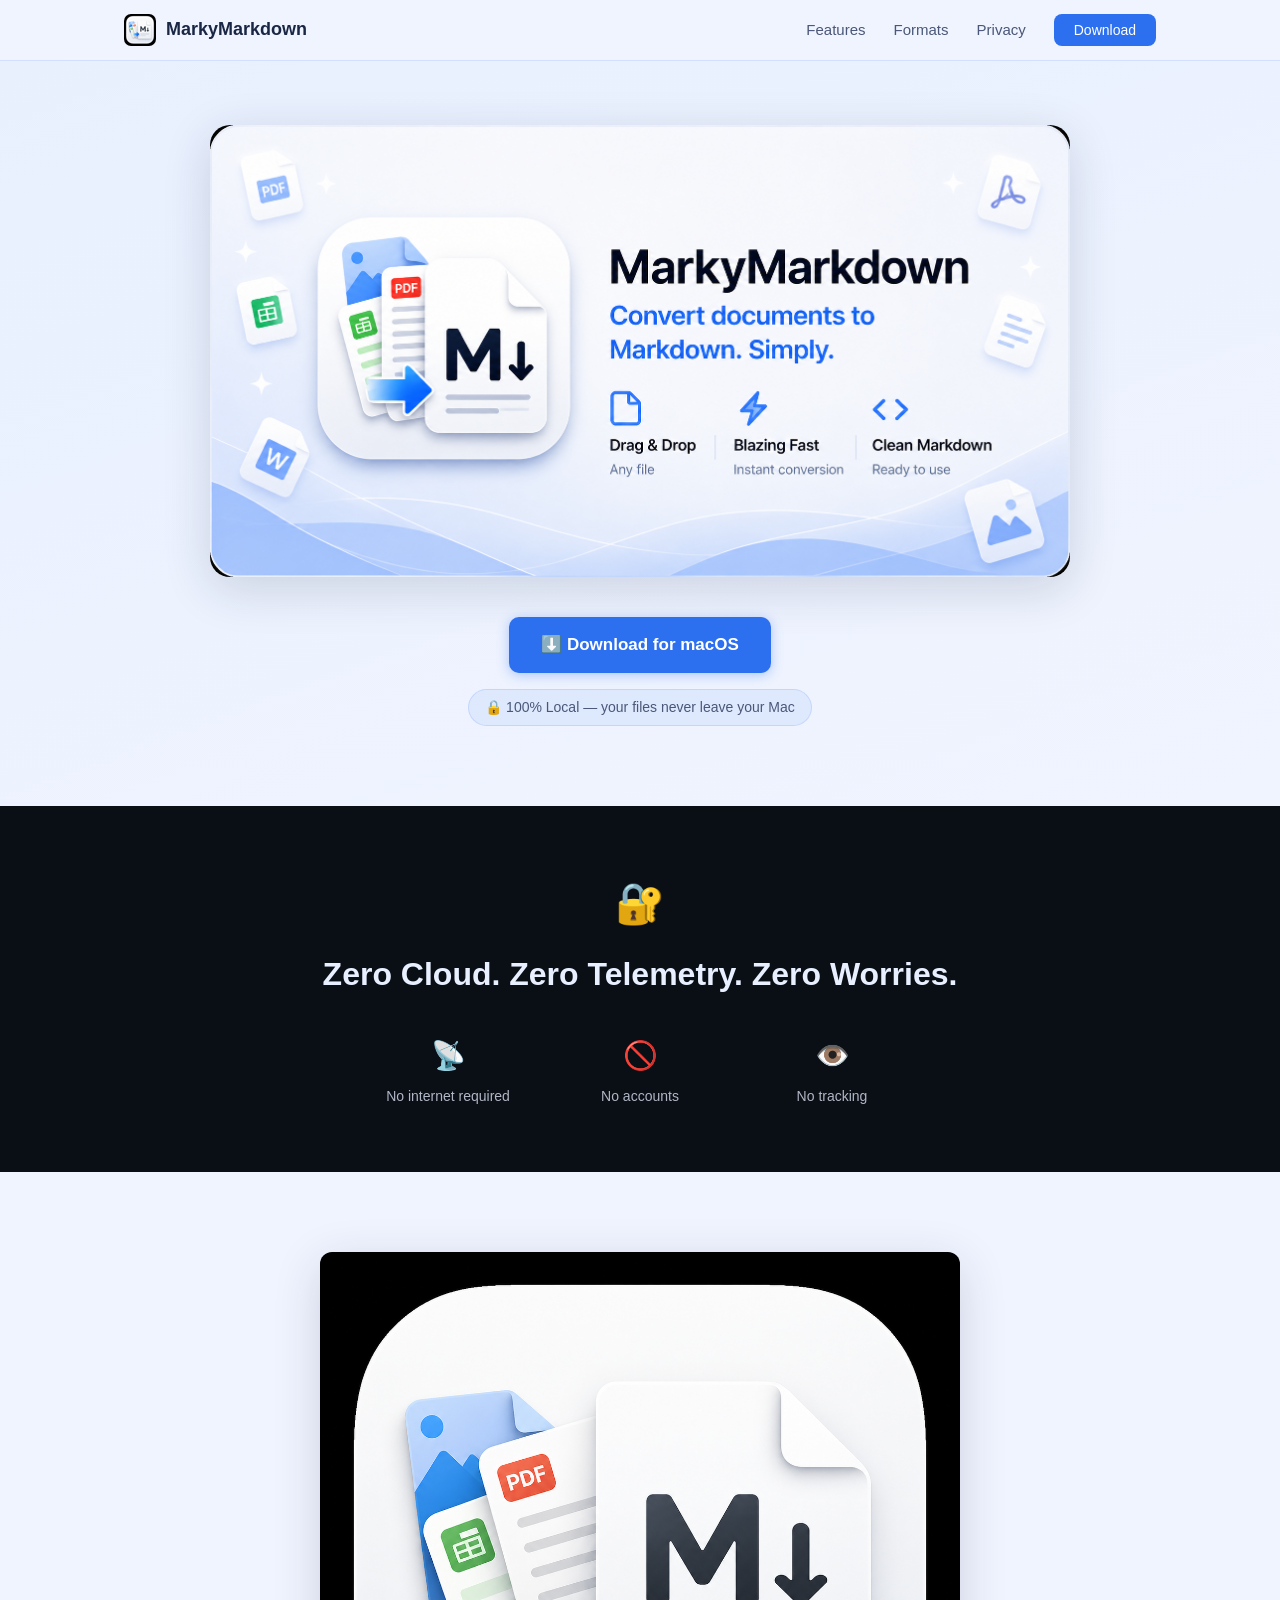
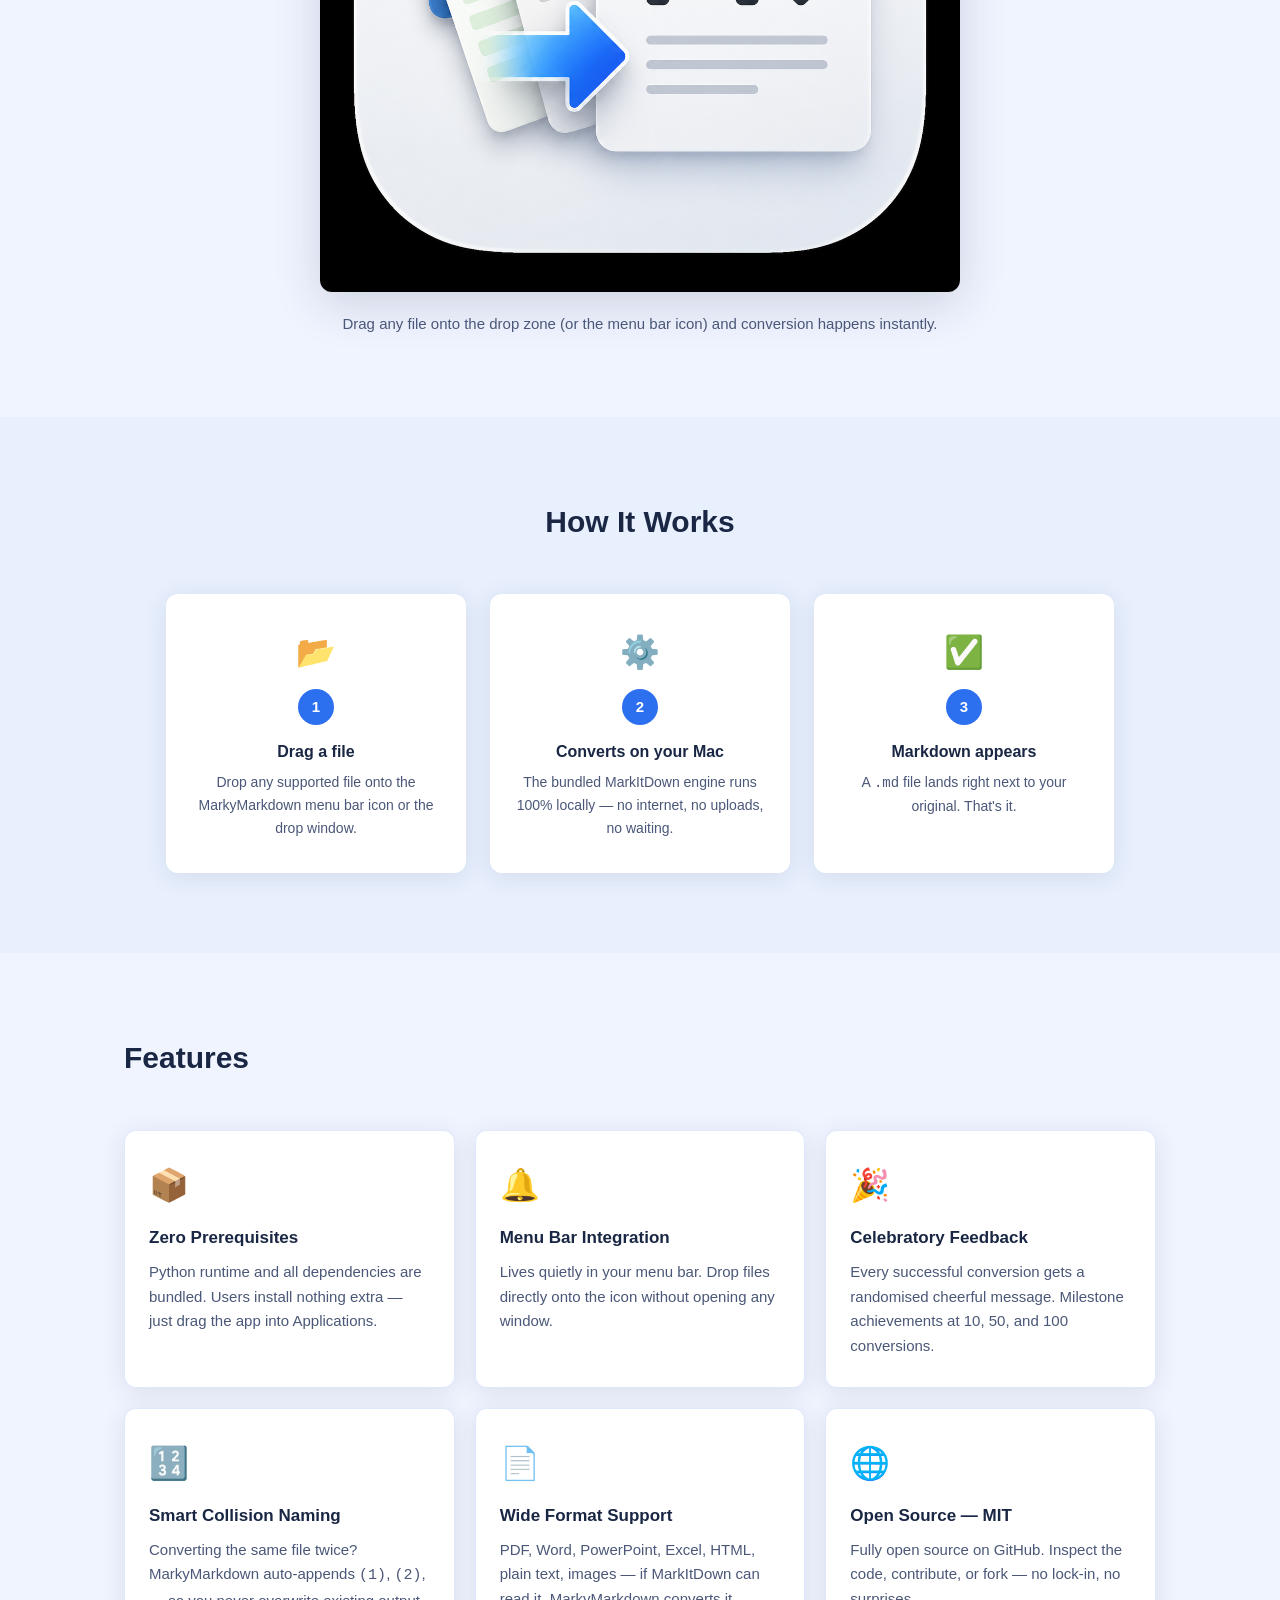
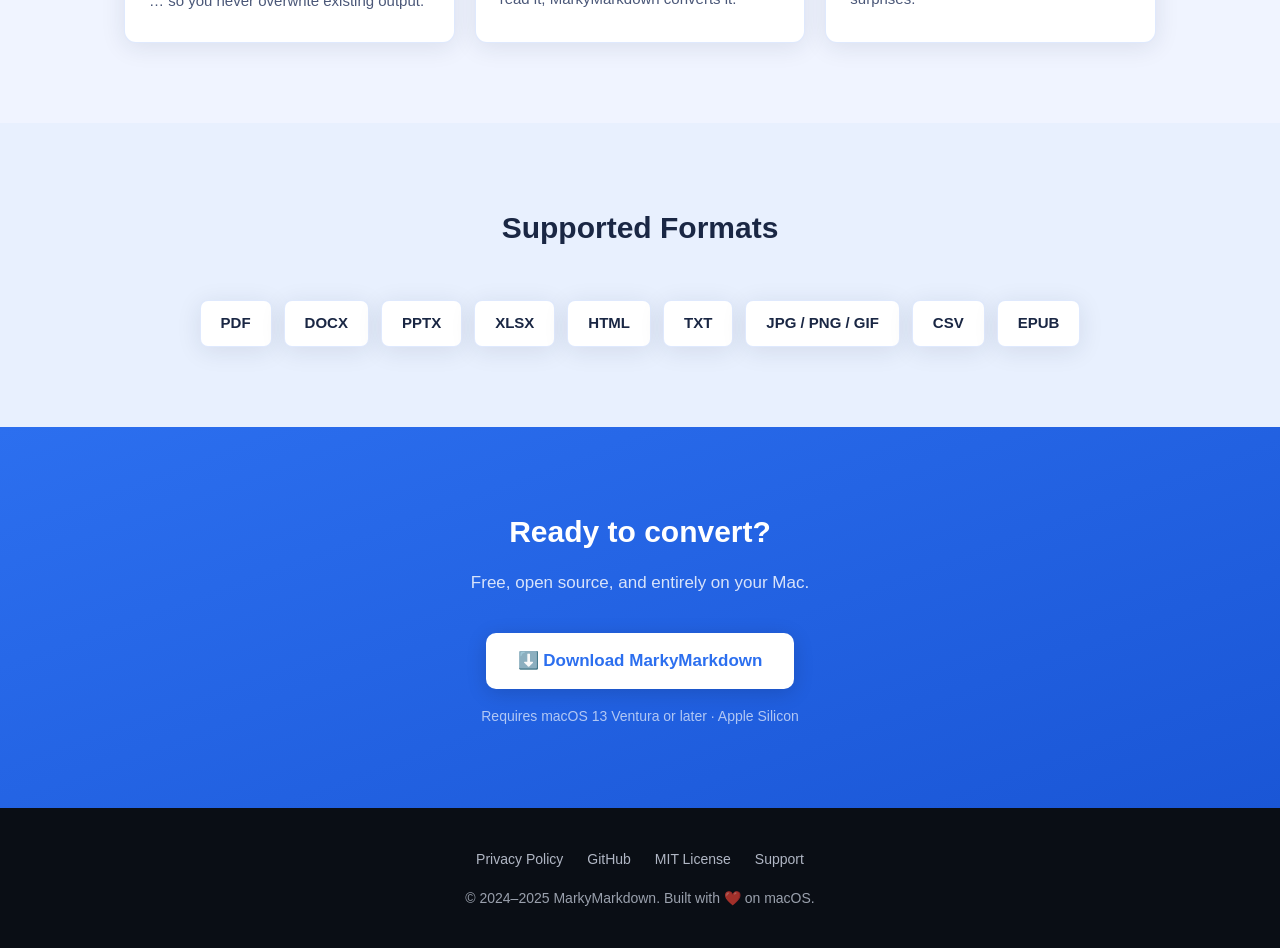
==== docs/index.html @ 84fee268 "fix: use absolute URLs for OG and Twitter card meta images Agent-Logs-Url: https://github.com/abiris" ====
<!DOCTYPE html>
<html lang="en">
<head>
  <meta charset="UTF-8" />
  <meta name="viewport" content="width=device-width, initial-scale=1.0" />
  <title>MarkyMarkdown — Drag, Drop, Convert to Markdown</title>
  <meta name="description" content="Native macOS menu bar app. Drag any file onto the icon and get a Markdown file instantly — 100% on your Mac, zero cloud, zero prerequisites." />

  <!-- Favicon -->
  <link rel="icon" type="image/png" sizes="32x32" href="assets/icon-32.png" />

  <!-- Open Graph -->
  <meta property="og:title"       content="MarkyMarkdown — Drag, Drop, Convert to Markdown" />
  <meta property="og:description" content="Native macOS menu bar app. 100% local. Zero prerequisites. Drag any file, get Markdown instantly." />
  <meta property="og:image"       content="https://abirismyname.github.io/markymarkdown/assets/hero.PNG" />
  <meta property="og:type"        content="website" />

  <!-- Twitter card -->
  <meta name="twitter:card"        content="summary_large_image" />
  <meta name="twitter:title"       content="MarkyMarkdown" />
  <meta name="twitter:description" content="Native macOS drag-and-drop Markdown converter. 100% local." />
  <meta name="twitter:image"       content="https://abirismyname.github.io/markymarkdown/assets/hero.PNG" />

  <link rel="stylesheet" href="css/style.css" />
</head>
<body>

<!-- ── Nav ──────────────────────────────────────────────────── -->
<nav>
  <div class="container nav-inner">
    <a class="nav-logo" href="index.html">
      <img src="assets/icon-32.png" alt="MarkyMarkdown icon" />
      MarkyMarkdown
    </a>
    <ul class="nav-links">
      <li><a href="#features">Features</a></li>
      <li><a href="#formats">Formats</a></li>
      <li><a href="privacy.html">Privacy</a></li>
      <li><a class="btn-nav" href="https://github.com/abirismyname/markymarkdown/releases/latest">Download</a></li>
    </ul>
  </div>
</nav>

<!-- ── Hero ─────────────────────────────────────────────────── -->
<section id="hero">
  <div class="container">
    <div class="hero-image-wrap">
      <img src="assets/hero.PNG"
           alt="MarkyMarkdown — drag and drop any file to convert to Markdown on your Mac" />
    </div>
    <div class="hero-cta">
      <a class="btn btn-primary"
         href="https://github.com/abirismyname/markymarkdown/releases/latest">
        ⬇️ Download for macOS
      </a>
      <span class="trust-badge">🔒 100% Local — your files never leave your Mac</span>
    </div>
  </div>
</section>

<!-- ── Privacy-first banner ──────────────────────────────────── -->
<section id="privacy-banner">
  <div class="container">
    <div class="privacy-banner-padlock">🔐</div>
    <p class="privacy-banner-headline">Zero Cloud. Zero Telemetry. Zero Worries.</p>
    <div class="privacy-pillars">
      <div class="pillar">
        <span class="pillar-icon">📡</span>
        <span class="pillar-text">No internet required</span>
      </div>
      <div class="pillar">
        <span class="pillar-icon">🚫</span>
        <span class="pillar-text">No accounts</span>
      </div>
      <div class="pillar">
        <span class="pillar-icon">👁️</span>
        <span class="pillar-text">No tracking</span>
      </div>
    </div>
  </div>
</section>

<!-- ── App Screenshot ─────────────────────────────────────────── -->
<section id="screenshot">
  <div class="container">
    <div class="screenshot-wrap">
      <img src="assets/app-ui.png"
           alt="MarkyMarkdown drop zone UI — drag files here to convert" />
    </div>
    <p class="screenshot-caption">Drag any file onto the drop zone (or the menu bar icon) and conversion happens instantly.</p>
  </div>
</section>

<!-- ── How it Works ──────────────────────────────────────────── -->
<section id="how-it-works">
  <div class="container">
    <h2 class="section-title">How It Works</h2>
    <div class="steps">
      <div class="step">
        <div class="step-icon">📂</div>
        <div class="step-number">1</div>
        <h3>Drag a file</h3>
        <p>Drop any supported file onto the MarkyMarkdown menu bar icon or the drop window.</p>
      </div>
      <div class="step">
        <div class="step-icon">⚙️</div>
        <div class="step-number">2</div>
        <h3>Converts on your Mac</h3>
        <p>The bundled MarkItDown engine runs 100% locally — no internet, no uploads, no waiting.</p>
      </div>
      <div class="step">
        <div class="step-icon">✅</div>
        <div class="step-number">3</div>
        <h3>Markdown appears</h3>
        <p>A <code>.md</code> file lands right next to your original. That's it.</p>
      </div>
    </div>
  </div>
</section>

<!-- ── Features ──────────────────────────────────────────────── -->
<section id="features">
  <div class="container">
    <h2 class="section-title">Features</h2>
    <div class="features-grid">

      <div class="feature-card">
        <div class="feature-icon">📦</div>
        <h3>Zero Prerequisites</h3>
        <p>Python runtime and all dependencies are bundled. Users install nothing extra — just drag the app into Applications.</p>
      </div>

      <div class="feature-card">
        <div class="feature-icon">🔔</div>
        <h3>Menu Bar Integration</h3>
        <p>Lives quietly in your menu bar. Drop files directly onto the icon without opening any window.</p>
      </div>

      <div class="feature-card">
        <div class="feature-icon">🎉</div>
        <h3>Celebratory Feedback</h3>
        <p>Every successful conversion gets a randomised cheerful message. Milestone achievements at 10, 50, and 100 conversions.</p>
      </div>

      <div class="feature-card">
        <div class="feature-icon">🔢</div>
        <h3>Smart Collision Naming</h3>
        <p>Converting the same file twice? MarkyMarkdown auto-appends <code>(1)</code>, <code>(2)</code>, … so you never overwrite existing output.</p>
      </div>

      <div class="feature-card">
        <div class="feature-icon">📄</div>
        <h3>Wide Format Support</h3>
        <p>PDF, Word, PowerPoint, Excel, HTML, plain text, images — if MarkItDown can read it, MarkyMarkdown converts it.</p>
      </div>

      <div class="feature-card">
        <div class="feature-icon">🌐</div>
        <h3>Open Source — MIT</h3>
        <p>Fully open source on GitHub. Inspect the code, contribute, or fork — no lock-in, no surprises.</p>
      </div>

    </div>
  </div>
</section>

<!-- ── Formats ────────────────────────────────────────────────── -->
<section id="formats">
  <div class="container">
    <h2 class="section-title">Supported Formats</h2>
    <div class="format-badges">
      <span class="format-badge">PDF</span>
      <span class="format-badge">DOCX</span>
      <span class="format-badge">PPTX</span>
      <span class="format-badge">XLSX</span>
      <span class="format-badge">HTML</span>
      <span class="format-badge">TXT</span>
      <span class="format-badge">JPG / PNG / GIF</span>
      <span class="format-badge">CSV</span>
      <span class="format-badge">EPUB</span>
    </div>
  </div>
</section>

<!-- ── Download CTA ───────────────────────────────────────────── -->
<section id="download">
  <div class="container">
    <h2 class="section-title">Ready to convert?</h2>
    <p class="download-sub">Free, open source, and entirely on your Mac.</p>
    <a class="btn btn-primary"
       href="https://github.com/abirismyname/markymarkdown/releases/latest">
      ⬇️ Download MarkyMarkdown
    </a>
    <p class="os-badge">Requires macOS 13 Ventura or later · Apple Silicon</p>
  </div>
</section>

<!-- ── Footer ─────────────────────────────────────────────────── -->
<footer>
  <div class="container">
    <div class="footer-links">
      <a href="privacy.html">Privacy Policy</a>
      <a href="https://github.com/abirismyname/markymarkdown">GitHub</a>
      <a href="https://github.com/abirismyname/markymarkdown/blob/main/LICENSE">MIT License</a>
      <a href="https://github.com/abirismyname/markymarkdown/issues">Support</a>
    </div>
    <p>© 2024–2025 MarkyMarkdown. Built with ❤️ on macOS.</p>
  </div>
</footer>

</body>
</html>
---- docs/css/style.css ----
/* ============================================================
   MarkyMarkdown — Promotional Site Styles
   No external dependencies. GitHub Pages compatible.
   ============================================================ */

/* ── Reset & base ─────────────────────────────────────────── */
*, *::before, *::after { box-sizing: border-box; margin: 0; padding: 0; }

:root {
  --bg:        #f0f4ff;
  --bg-alt:    #e8f0fe;
  --dark:      #0a0e15;
  --navy:      #1a2744;
  --accent:    #2c6fef;
  --accent-h:  #1a56d6;
  --muted:     #4a5778;
  --border:    rgba(44, 111, 239, 0.15);
  --radius:    12px;
  --font:      -apple-system, BlinkMacSystemFont, "SF Pro Display", "Segoe UI", Helvetica, Arial, sans-serif;
  --shadow:    0 4px 24px rgba(26, 39, 68, 0.10);
  --shadow-lg: 0 12px 48px rgba(26, 39, 68, 0.16);
}

html { scroll-behavior: smooth; }

body {
  font-family: var(--font);
  background: var(--bg);
  color: var(--navy);
  line-height: 1.65;
  font-size: 17px;
  -webkit-font-smoothing: antialiased;
}

a { color: var(--accent); text-decoration: none; }
a:hover { text-decoration: underline; }
img { display: block; max-width: 100%; height: auto; }

/* ── Layout helpers ────────────────────────────────────────── */
.container {
  width: 100%;
  max-width: 1080px;
  margin-inline: auto;
  padding-inline: 24px;
}

section { padding-block: 80px; }

/* ── Nav ───────────────────────────────────────────────────── */
nav {
  position: sticky;
  top: 0;
  z-index: 100;
  background: rgba(240, 244, 255, 0.88);
  backdrop-filter: saturate(160%) blur(16px);
  -webkit-backdrop-filter: saturate(160%) blur(16px);
  border-bottom: 1px solid var(--border);
}

.nav-inner {
  display: flex;
  align-items: center;
  justify-content: space-between;
  padding-block: 14px;
}

.nav-logo {
  display: flex;
  align-items: center;
  gap: 10px;
  font-weight: 700;
  font-size: 18px;
  color: var(--navy);
  text-decoration: none;
}

.nav-logo img {
  width: 32px;
  height: 32px;
  border-radius: 7px;
}

.nav-links {
  display: flex;
  align-items: center;
  gap: 28px;
  list-style: none;
}

.nav-links a {
  color: var(--muted);
  font-size: 15px;
  font-weight: 500;
  transition: color 0.15s;
}

.nav-links a:hover { color: var(--accent); text-decoration: none; }

.nav-links .btn-nav {
  background: var(--accent);
  color: #fff;
  padding: 8px 20px;
  border-radius: 8px;
  font-size: 14px;
  transition: background 0.15s;
}

.nav-links .btn-nav:hover { background: var(--accent-h); text-decoration: none; }

/* ── Buttons ───────────────────────────────────────────────── */
.btn {
  display: inline-flex;
  align-items: center;
  gap: 8px;
  padding: 14px 32px;
  border-radius: 10px;
  font-size: 17px;
  font-weight: 600;
  cursor: pointer;
  transition: background 0.15s, box-shadow 0.15s;
  text-decoration: none;
}

.btn-primary {
  background: var(--accent);
  color: #fff;
  box-shadow: 0 2px 12px rgba(44, 111, 239, 0.35);
}

.btn-primary:hover {
  background: var(--accent-h);
  box-shadow: 0 4px 20px rgba(44, 111, 239, 0.45);
  text-decoration: none;
}

/* ── Hero ──────────────────────────────────────────────────── */
#hero {
  padding-block: 64px 80px;
  text-align: center;
  background: linear-gradient(160deg, var(--bg-alt) 0%, var(--bg) 100%);
}

.hero-image-wrap {
  margin-inline: auto;
  max-width: 860px;
  border-radius: 20px;
  overflow: hidden;
  box-shadow: var(--shadow-lg);
  margin-bottom: 40px;
}

.hero-image-wrap img { width: 100%; }

.hero-cta {
  display: flex;
  flex-direction: column;
  align-items: center;
  gap: 16px;
}

.trust-badge {
  font-size: 14px;
  color: var(--muted);
  background: rgba(44, 111, 239, 0.08);
  border: 1px solid var(--border);
  border-radius: 100px;
  padding: 6px 16px;
  display: inline-block;
}

/* ── Privacy banner ────────────────────────────────────────── */
#privacy-banner {
  background: var(--dark);
  color: #e8efff;
  padding-block: 64px;
  text-align: center;
}

.privacy-banner-headline {
  font-size: clamp(22px, 3vw, 32px);
  font-weight: 700;
  margin-bottom: 32px;
}

.privacy-banner-padlock {
  font-size: 40px;
  margin-bottom: 12px;
}

.privacy-pillars {
  display: flex;
  gap: 32px;
  justify-content: center;
  flex-wrap: wrap;
}

.pillar {
  display: flex;
  flex-direction: column;
  align-items: center;
  gap: 6px;
  min-width: 160px;
}

.pillar-icon { font-size: 28px; }

.pillar-text {
  font-size: 14px;
  color: rgba(232, 239, 255, 0.75);
  font-weight: 500;
}

/* ── Screenshot ────────────────────────────────────────────── */
#screenshot {
  text-align: center;
  background: var(--bg);
}

.screenshot-wrap {
  margin-inline: auto;
  max-width: 640px;
  border-radius: var(--radius);
  overflow: hidden;
  box-shadow: var(--shadow-lg);
  margin-bottom: 20px;
}

.screenshot-caption {
  font-size: 15px;
  color: var(--muted);
}

/* ── How it works ──────────────────────────────────────────── */
#how-it-works {
  background: var(--bg-alt);
  text-align: center;
}

.section-title {
  font-size: clamp(22px, 3vw, 30px);
  font-weight: 700;
  margin-bottom: 48px;
  color: var(--navy);
}

.steps {
  display: flex;
  gap: 24px;
  justify-content: center;
  flex-wrap: wrap;
}

.step {
  flex: 1 1 220px;
  max-width: 300px;
  background: #fff;
  border-radius: var(--radius);
  padding: 32px 24px;
  box-shadow: var(--shadow);
  position: relative;
}

.step-number {
  display: inline-flex;
  align-items: center;
  justify-content: center;
  width: 36px;
  height: 36px;
  border-radius: 50%;
  background: var(--accent);
  color: #fff;
  font-size: 15px;
  font-weight: 700;
  margin-bottom: 14px;
}

.step-icon { font-size: 32px; margin-bottom: 10px; }

.step h3 { font-size: 16px; font-weight: 700; margin-bottom: 6px; }

.step p { font-size: 14px; color: var(--muted); }

.step-arrow {
  display: none;
}

/* ── Features ──────────────────────────────────────────────── */
#features { background: var(--bg); }

.features-grid {
  display: grid;
  grid-template-columns: repeat(auto-fit, minmax(280px, 1fr));
  gap: 20px;
}

.feature-card {
  background: #fff;
  border: 1px solid var(--border);
  border-radius: var(--radius);
  padding: 28px 24px;
  box-shadow: var(--shadow);
}

.feature-icon { font-size: 32px; margin-bottom: 12px; }

.feature-card h3 { font-size: 17px; font-weight: 700; margin-bottom: 8px; }

.feature-card p { font-size: 15px; color: var(--muted); }

/* ── Formats ───────────────────────────────────────────────── */
#formats {
  background: var(--bg-alt);
  text-align: center;
}

.format-badges {
  display: flex;
  gap: 12px;
  justify-content: center;
  flex-wrap: wrap;
}

.format-badge {
  background: #fff;
  border: 1px solid var(--border);
  border-radius: 8px;
  padding: 10px 20px;
  font-size: 15px;
  font-weight: 600;
  color: var(--navy);
  box-shadow: var(--shadow);
}

/* ── Download CTA ──────────────────────────────────────────── */
#download {
  background: linear-gradient(160deg, var(--accent) 0%, #1a56d6 100%);
  text-align: center;
  color: #fff;
}

#download .section-title { color: #fff; margin-bottom: 12px; }

.download-sub {
  font-size: 17px;
  color: rgba(255,255,255,0.82);
  margin-bottom: 36px;
}

#download .btn-primary {
  background: #fff;
  color: var(--accent);
  box-shadow: 0 4px 20px rgba(0,0,0,0.15);
}

#download .btn-primary:hover {
  background: #f0f4ff;
}

.os-badge {
  margin-top: 16px;
  font-size: 14px;
  color: rgba(255,255,255,0.65);
}

/* ── Footer ────────────────────────────────────────────────── */
footer {
  background: var(--dark);
  color: rgba(232,239,255,0.65);
  padding-block: 40px;
  text-align: center;
  font-size: 14px;
}

.footer-links {
  display: flex;
  gap: 24px;
  justify-content: center;
  flex-wrap: wrap;
  margin-bottom: 16px;
}

.footer-links a {
  color: rgba(232,239,255,0.75);
  transition: color 0.15s;
}

.footer-links a:hover { color: #fff; text-decoration: none; }

/* ── Privacy page ──────────────────────────────────────────── */
.privacy-hero {
  padding-block: 64px 48px;
  background: linear-gradient(160deg, var(--bg-alt) 0%, var(--bg) 100%);
  text-align: center;
}

.privacy-hero h1 {
  font-size: clamp(26px, 4vw, 40px);
  font-weight: 800;
  margin-bottom: 12px;
}

.privacy-hero .subtitle {
  font-size: 18px;
  color: var(--muted);
}

.privacy-content {
  max-width: 760px;
  margin-inline: auto;
  padding-block: 48px 80px;
  padding-inline: 24px;
}

.privacy-section {
  margin-bottom: 48px;
}

.privacy-section h2 {
  font-size: 20px;
  font-weight: 700;
  margin-bottom: 12px;
  color: var(--navy);
  display: flex;
  align-items: center;
  gap: 10px;
}

.privacy-section p, .privacy-section ul {
  font-size: 16px;
  color: var(--muted);
  line-height: 1.75;
}

.privacy-section ul {
  padding-left: 20px;
}

.privacy-section ul li { margin-bottom: 6px; }

.callout {
  background: rgba(44, 111, 239, 0.08);
  border-left: 4px solid var(--accent);
  border-radius: 0 8px 8px 0;
  padding: 16px 20px;
  margin-bottom: 20px;
  font-size: 15px;
  color: var(--navy);
  font-weight: 500;
}

/* ── Responsive ────────────────────────────────────────────── */
@media (max-width: 640px) {
  nav { position: static; }
  .nav-links { gap: 16px; }
  .nav-links .btn-nav { display: none; }
  section { padding-block: 56px; }
  .steps { flex-direction: column; align-items: center; }
  .step { max-width: 100%; }
  .hero-image-wrap { border-radius: 12px; }
}
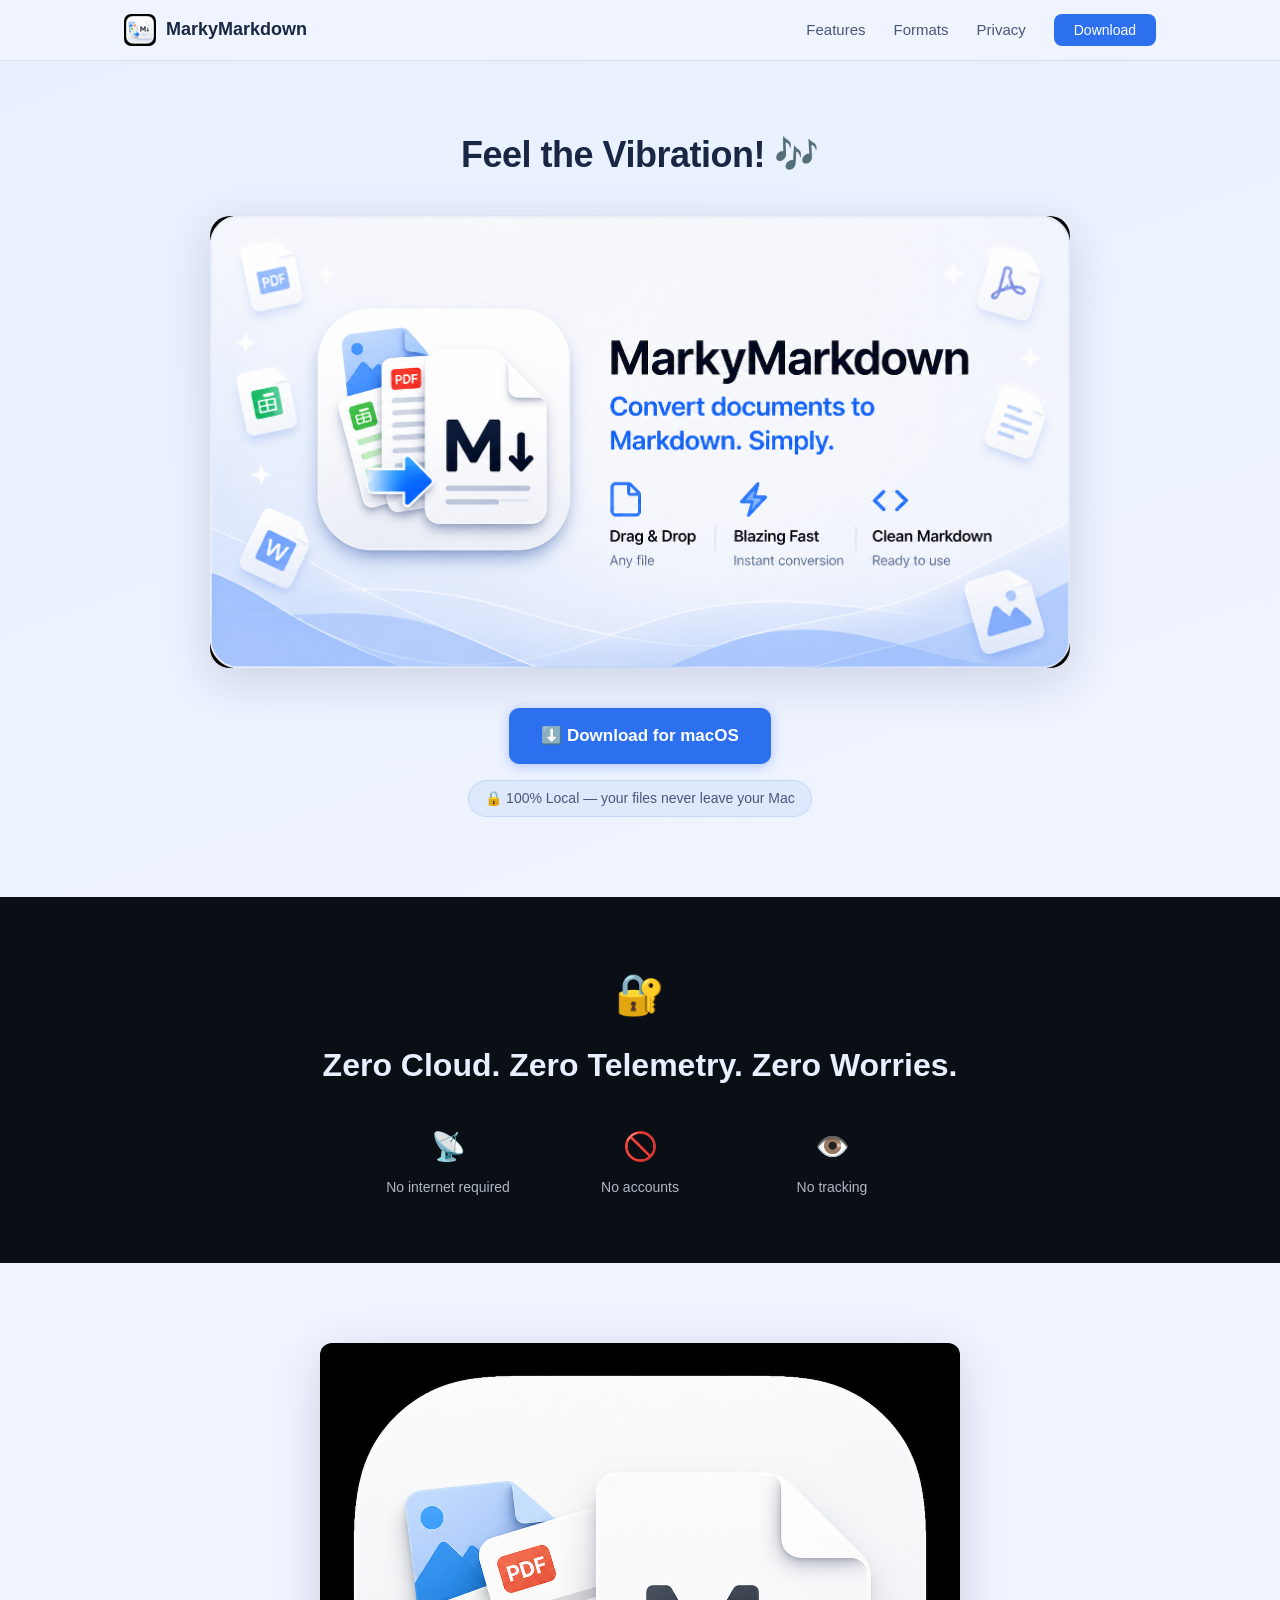
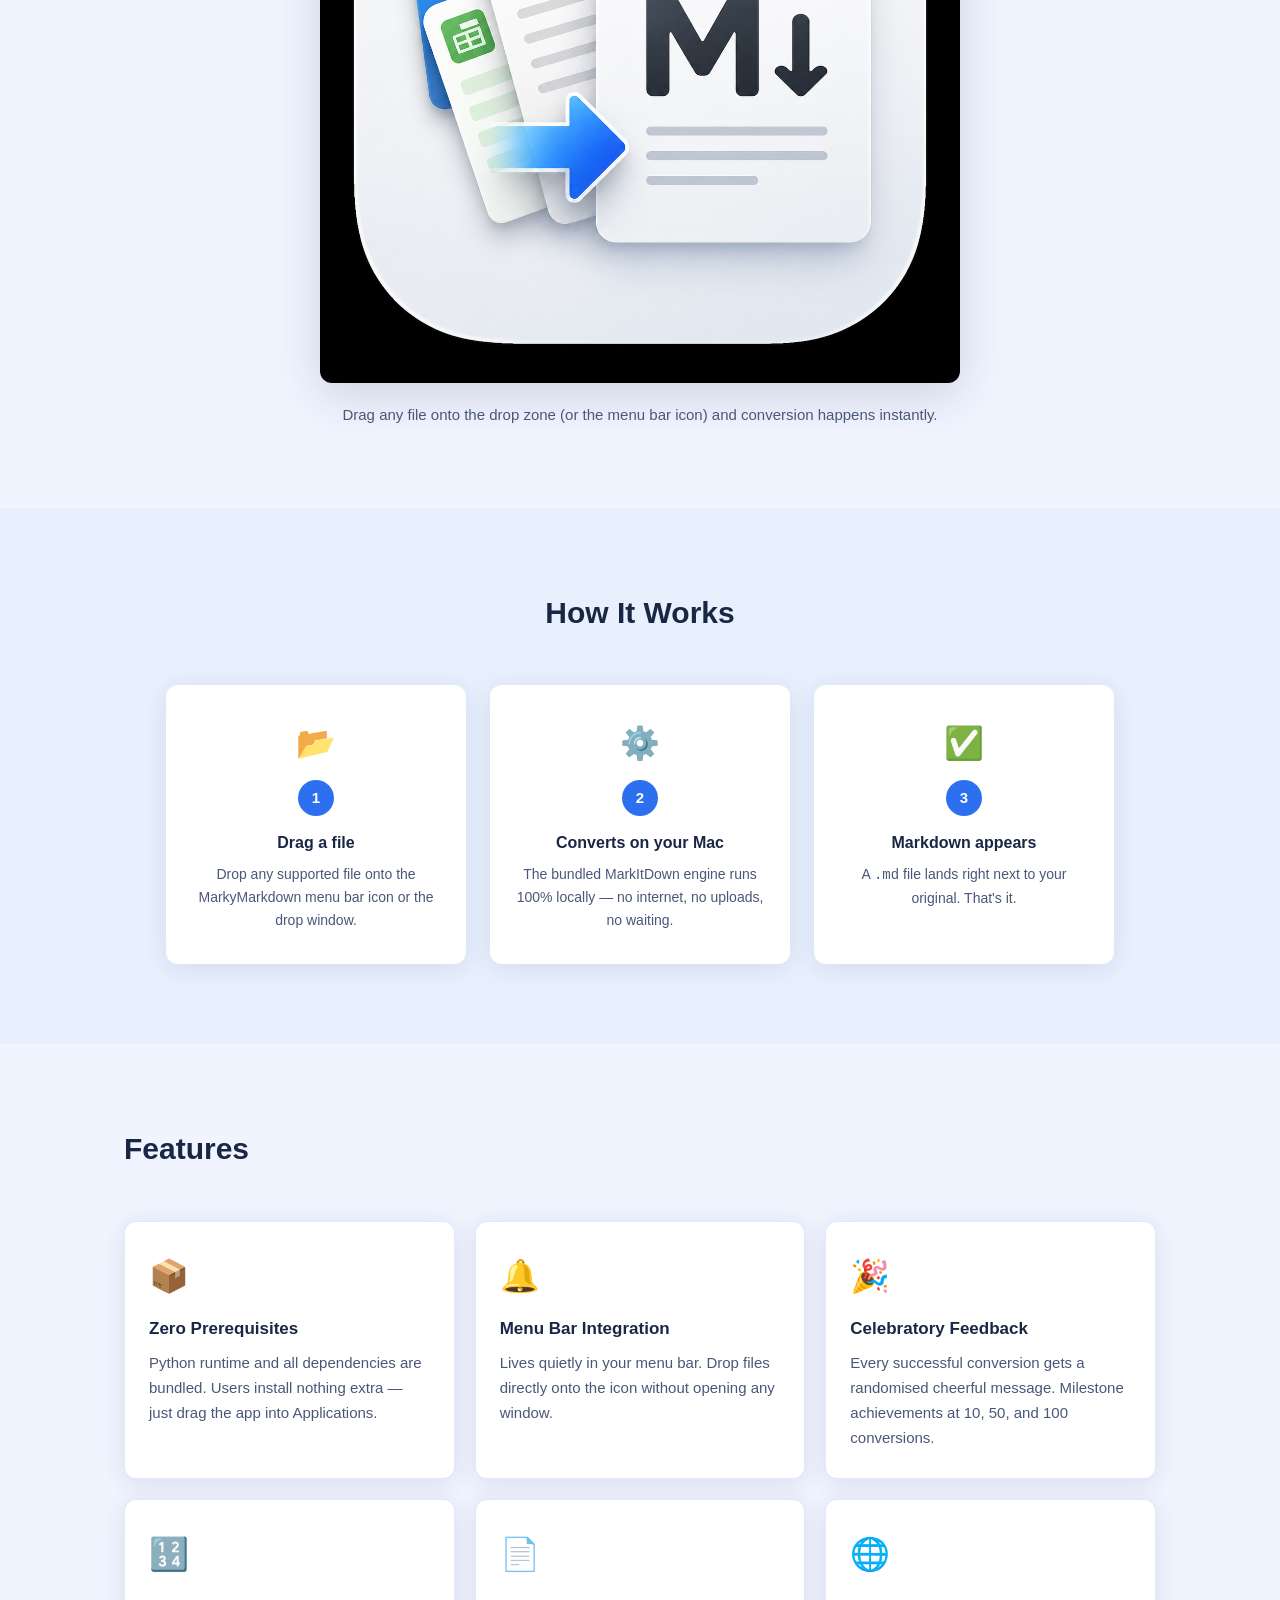
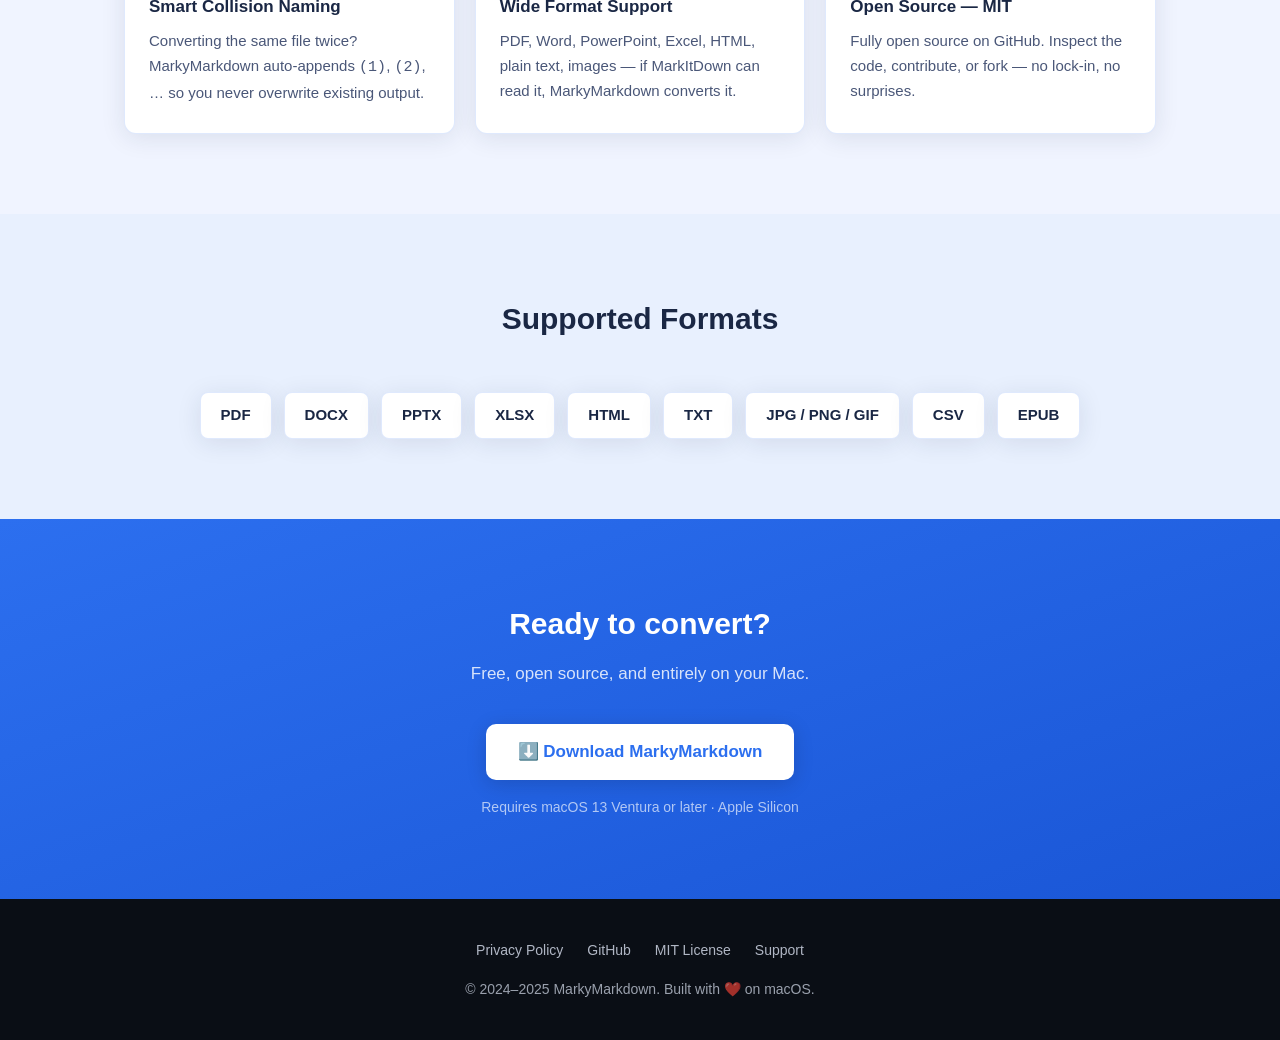
==== commit 01f0934b: "Add "Feel the Vibration!" tagline to website hero section Agent-Logs-Url: https://github.com/abirism" ====
--- a/docs/index.html
+++ b/docs/index.html
@@ -44,6 +44,7 @@
 <!-- ── Hero ─────────────────────────────────────────────────── -->
 <section id="hero">
   <div class="container">
+    <p class="hero-tagline">Feel the Vibration! 🎶</p>
     <div class="hero-image-wrap">
       <img src="assets/hero.PNG"
            alt="MarkyMarkdown — drag and drop any file to convert to Markdown on your Mac" />
--- a/docs/css/style.css
+++ b/docs/css/style.css
@@ -134,6 +134,14 @@
 }
 
 /* ── Hero ──────────────────────────────────────────────────── */
+.hero-tagline {
+  font-size: clamp(22px, 4vw, 36px);
+  font-weight: 800;
+  color: var(--navy);
+  margin-bottom: 32px;
+  letter-spacing: -0.5px;
+}
+
 #hero {
   padding-block: 64px 80px;
   text-align: center;
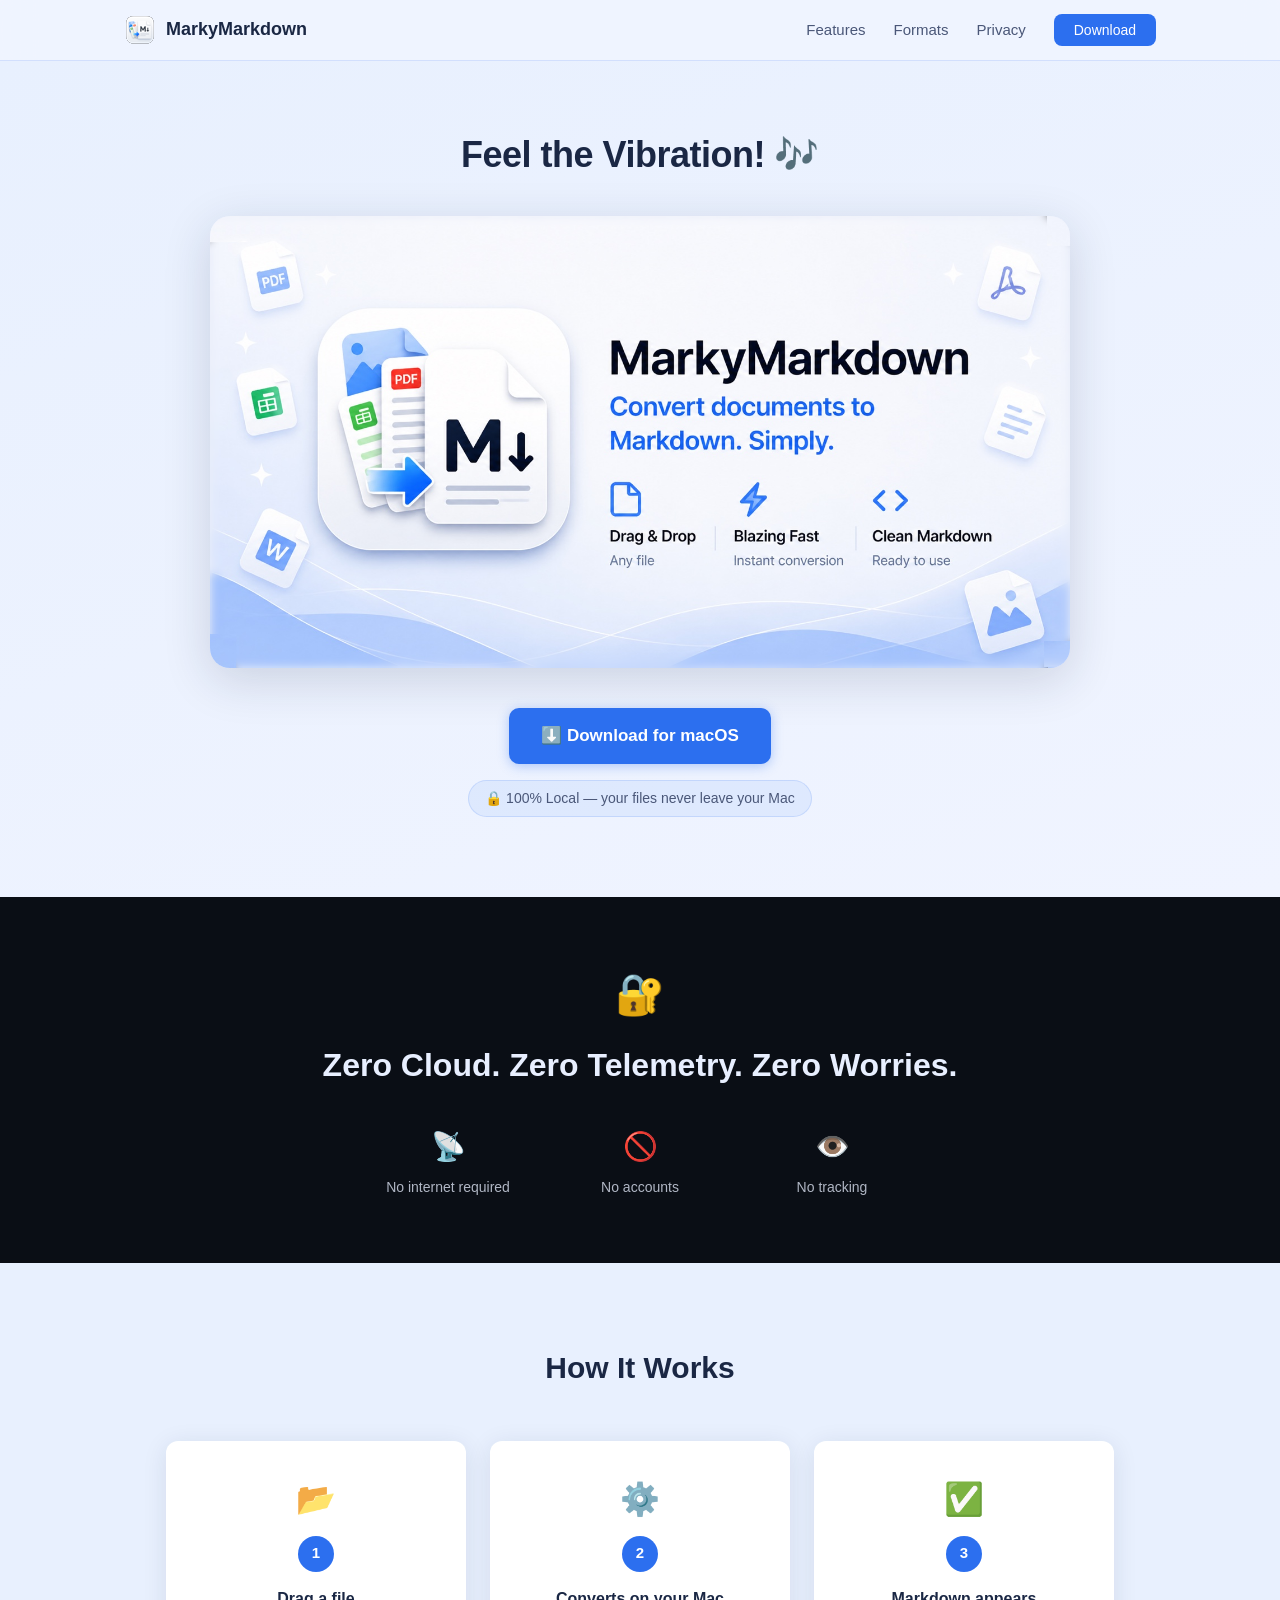
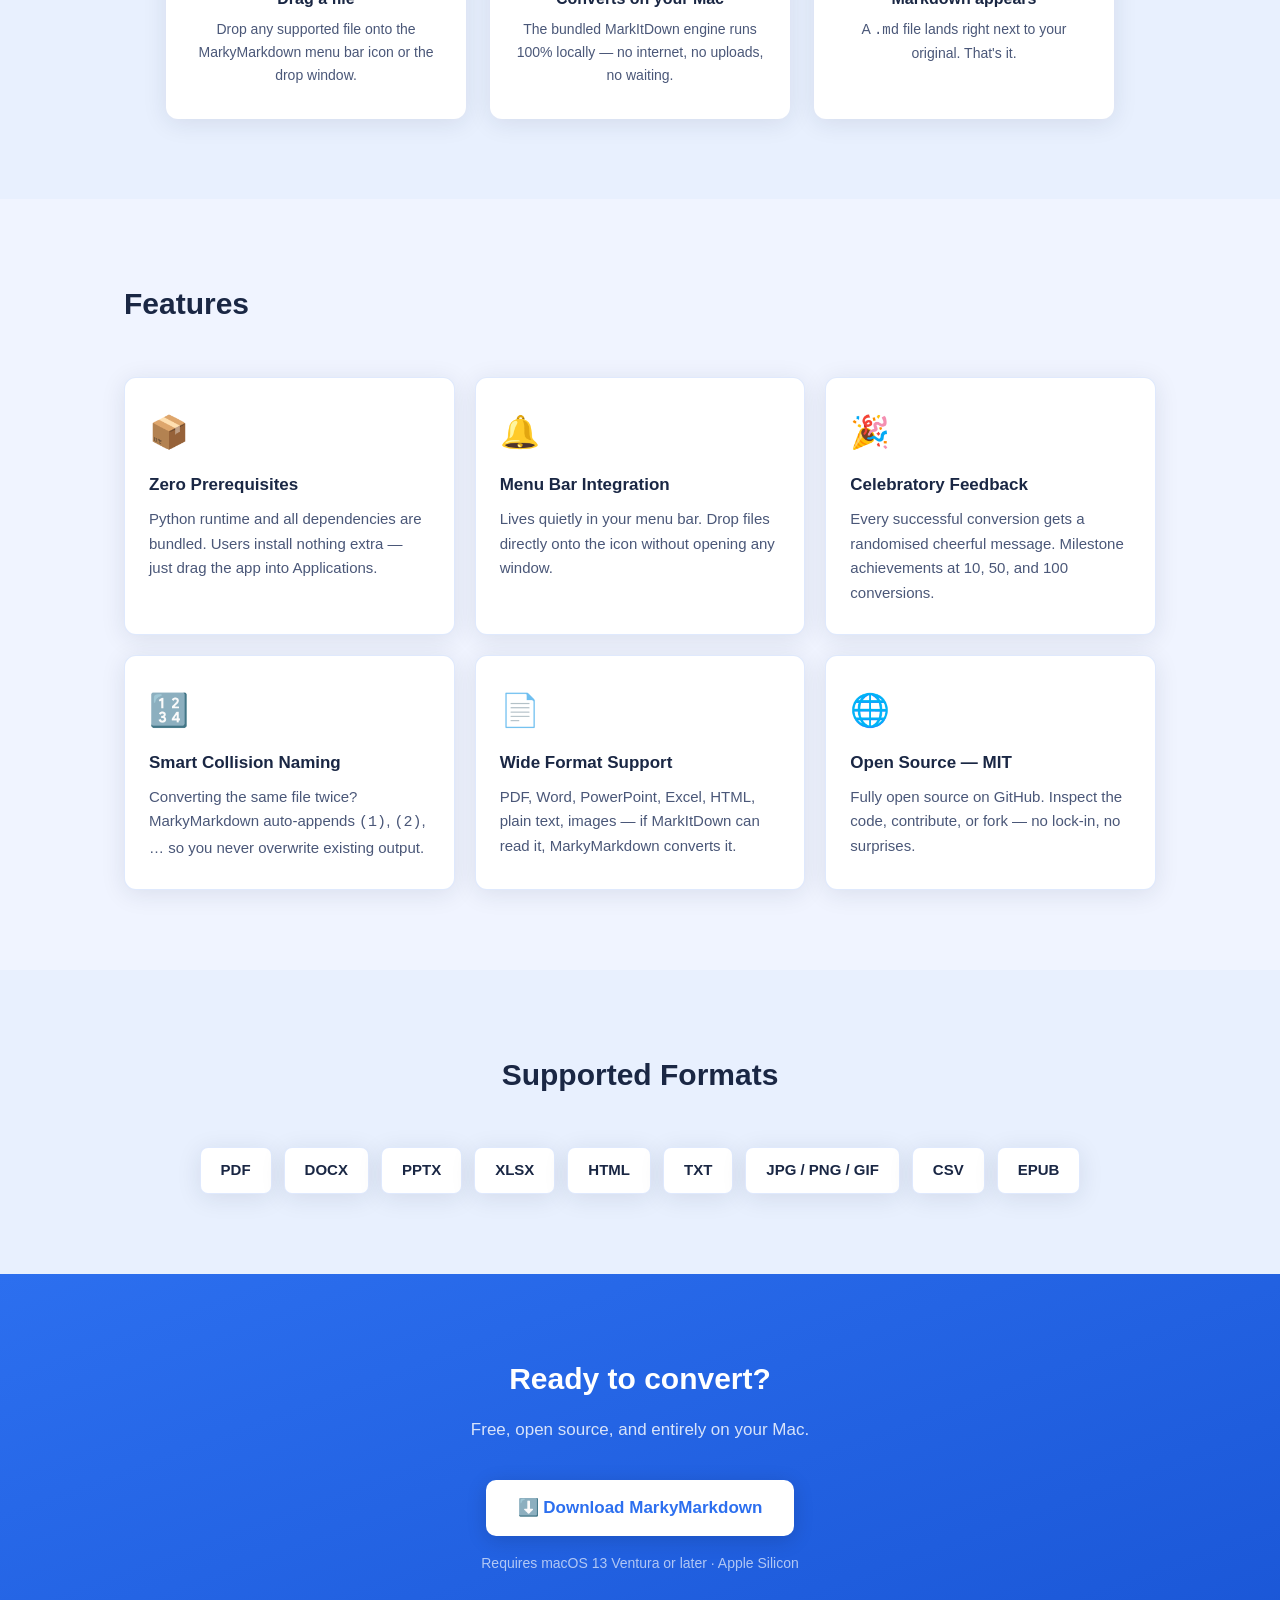
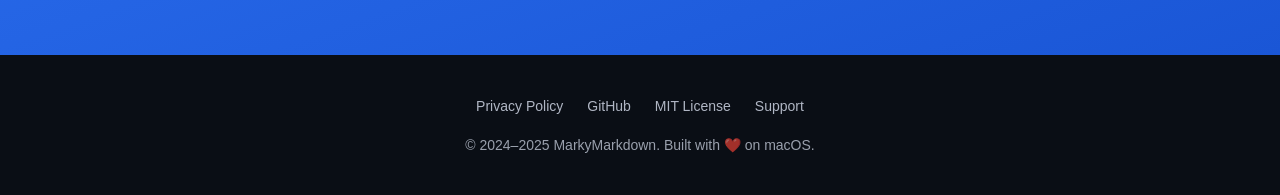
==== commit 44065f9f: "Remove app-ui.png screenshot section from site Agent-Logs-Url: https://github.com/abirismyname/marky" ====
--- a/docs/index.html
+++ b/docs/index.html
@@ -81,17 +81,6 @@
   </div>
 </section>
 
-<!-- ── App Screenshot ─────────────────────────────────────────── -->
-<section id="screenshot">
-  <div class="container">
-    <div class="screenshot-wrap">
-      <img src="assets/app-ui.png"
-           alt="MarkyMarkdown drop zone UI — drag files here to convert" />
-    </div>
-    <p class="screenshot-caption">Drag any file onto the drop zone (or the menu bar icon) and conversion happens instantly.</p>
-  </div>
-</section>
-
 <!-- ── How it Works ──────────────────────────────────────────── -->
 <section id="how-it-works">
   <div class="container">
--- a/docs/css/style.css
+++ b/docs/css/style.css
@@ -218,26 +218,6 @@
   font-weight: 500;
 }
 
-/* ── Screenshot ────────────────────────────────────────────── */
-#screenshot {
-  text-align: center;
-  background: var(--bg);
-}
-
-.screenshot-wrap {
-  margin-inline: auto;
-  max-width: 640px;
-  border-radius: var(--radius);
-  overflow: hidden;
-  box-shadow: var(--shadow-lg);
-  margin-bottom: 20px;
-}
-
-.screenshot-caption {
-  font-size: 15px;
-  color: var(--muted);
-}
-
 /* ── How it works ──────────────────────────────────────────── */
 #how-it-works {
   background: var(--bg-alt);
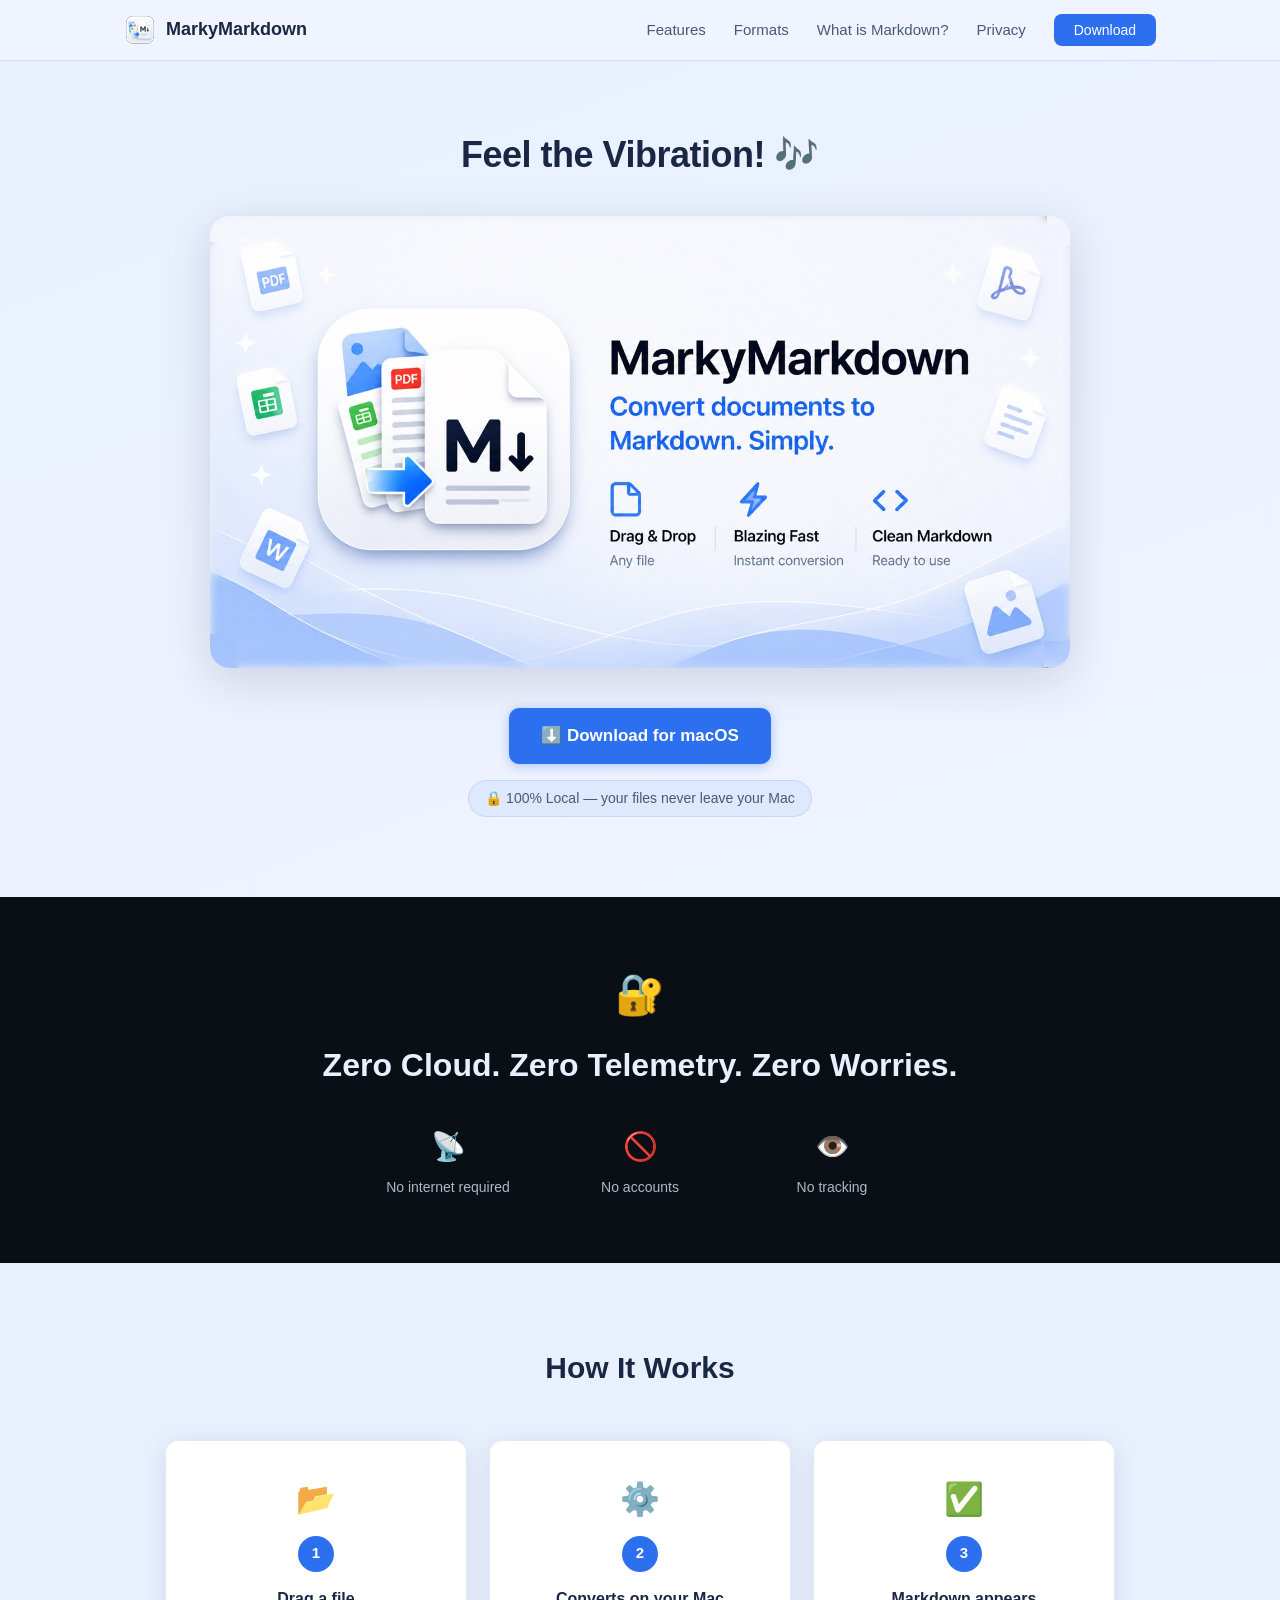
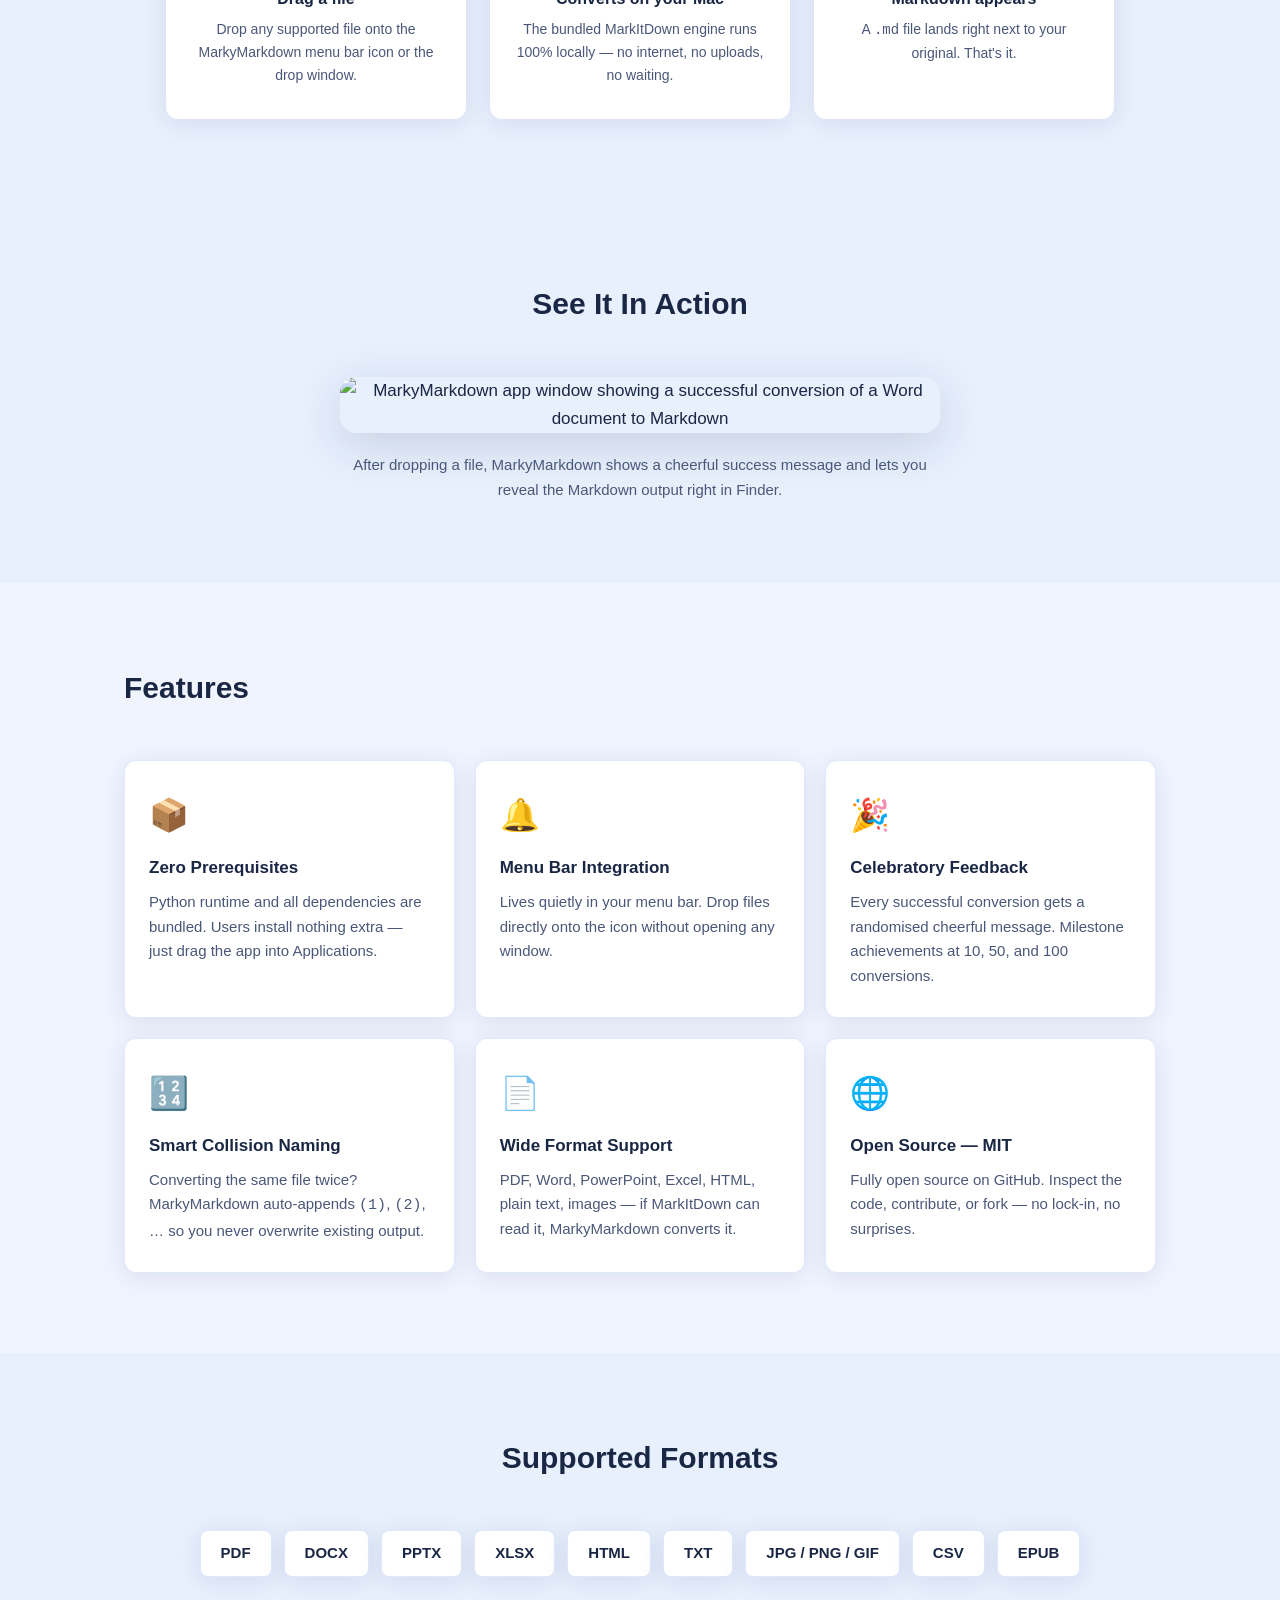
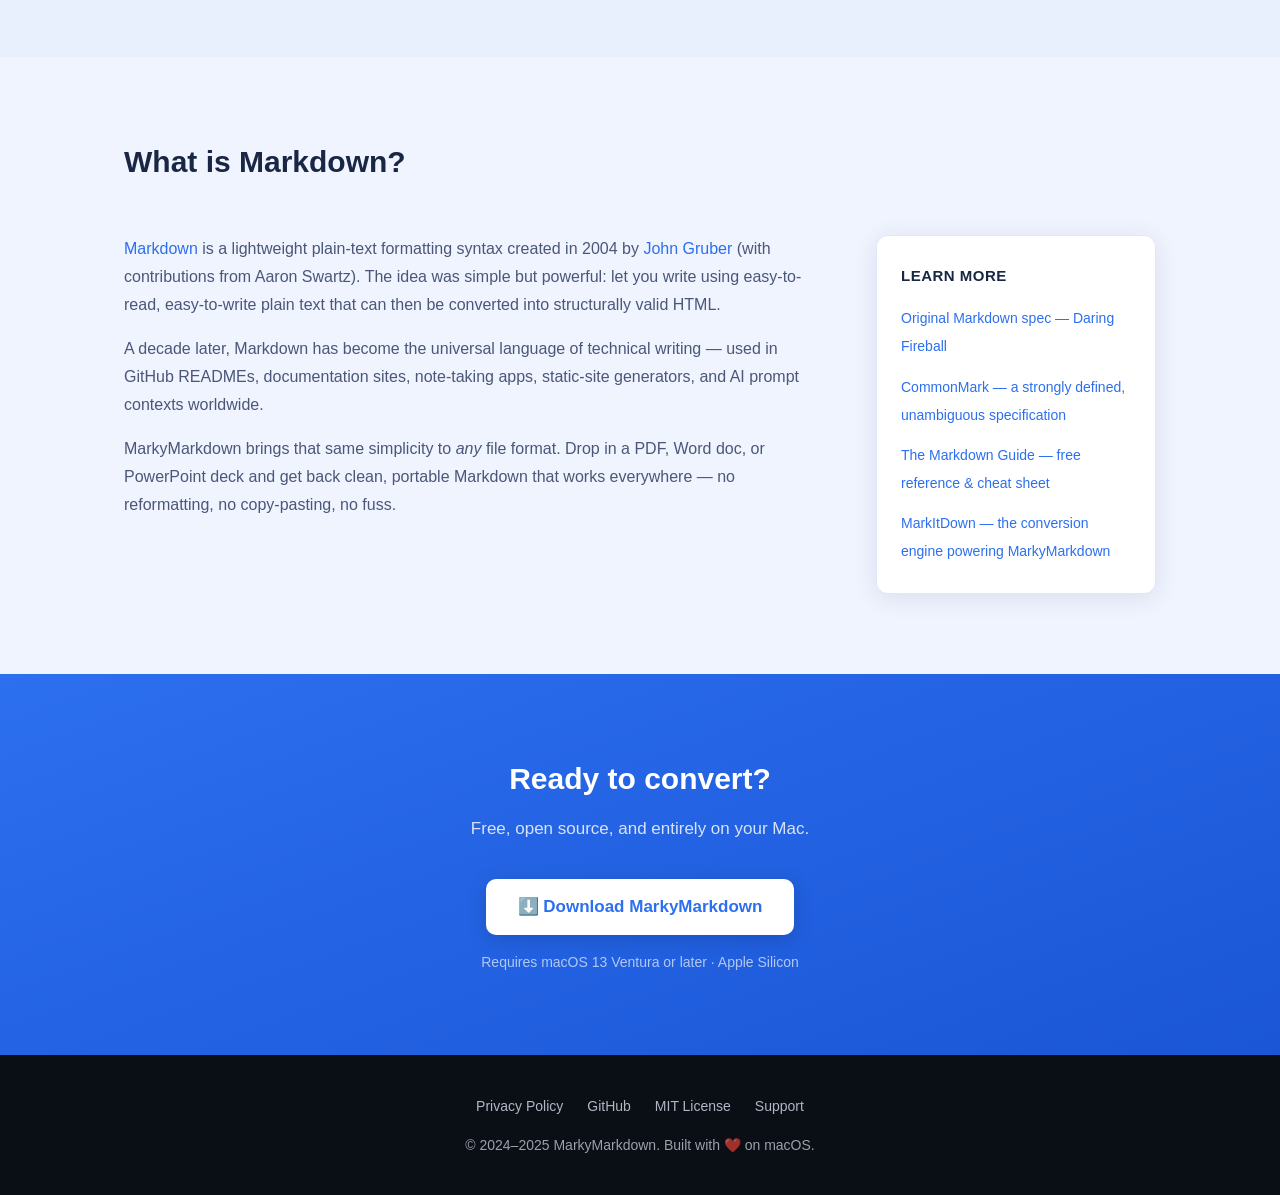
==== commit e0860a54: "feat: add app screenshot and What is Markdown section to website Agent-Logs-Url: https://github.com/" ====
--- a/docs/index.html
+++ b/docs/index.html
@@ -35,6 +35,7 @@
     <ul class="nav-links">
       <li><a href="#features">Features</a></li>
       <li><a href="#formats">Formats</a></li>
+      <li><a href="#what-is-markdown">What is Markdown?</a></li>
       <li><a href="privacy.html">Privacy</a></li>
       <li><a class="btn-nav" href="https://github.com/abirismyname/markymarkdown/releases/latest">Download</a></li>
     </ul>
@@ -105,6 +106,18 @@
         <p>A <code>.md</code> file lands right next to your original. That's it.</p>
       </div>
     </div>
+  </div>
+</section>
+
+<!-- ── App Screenshot ───────────────────────────────────────── -->
+<section id="screenshot">
+  <div class="container">
+    <h2 class="section-title">See It In Action</h2>
+    <div class="screenshot-wrap">
+      <img src="https://github.com/user-attachments/assets/d0464c72-840f-419d-8336-8c8b5fa64ac1"
+           alt="MarkyMarkdown app window showing a successful conversion of a Word document to Markdown" />
+    </div>
+    <p class="screenshot-caption">After dropping a file, MarkyMarkdown shows a cheerful success message and lets you reveal the Markdown output right in Finder.</p>
   </div>
 </section>
 
@@ -172,6 +185,60 @@
   </div>
 </section>
 
+<!-- ── What is Markdown? ─────────────────────────────────────── -->
+<section id="what-is-markdown">
+  <div class="container">
+    <h2 class="section-title">What is Markdown?</h2>
+    <div class="markdown-explainer">
+      <div class="markdown-text">
+        <p>
+          <a href="https://daringfireball.net/projects/markdown/" target="_blank" rel="noopener">Markdown</a>
+          is a lightweight plain-text formatting syntax created in 2004 by
+          <a href="https://daringfireball.net" target="_blank" rel="noopener">John Gruber</a>
+          (with contributions from Aaron Swartz). The idea was simple but powerful: let you
+          write using easy-to-read, easy-to-write plain text that can then be converted into
+          structurally valid HTML.
+        </p>
+        <p>
+          A decade later, Markdown has become the universal language of technical writing —
+          used in GitHub READMEs, documentation sites, note-taking apps, static-site
+          generators, and AI prompt contexts worldwide.
+        </p>
+        <p>
+          MarkyMarkdown brings that same simplicity to <em>any</em> file format. Drop in a
+          PDF, Word doc, or PowerPoint deck and get back clean, portable Markdown that works
+          everywhere — no reformatting, no copy-pasting, no fuss.
+        </p>
+      </div>
+      <div class="markdown-links">
+        <h3>Learn more</h3>
+        <ul>
+          <li>
+            <a href="https://daringfireball.net/projects/markdown/" target="_blank" rel="noopener">
+              Original Markdown spec — Daring Fireball
+            </a>
+          </li>
+          <li>
+            <a href="https://commonmark.org" target="_blank" rel="noopener">
+              CommonMark — a strongly defined, unambiguous specification
+            </a>
+          </li>
+          <li>
+            <a href="https://www.markdownguide.org" target="_blank" rel="noopener">
+              The Markdown Guide — free reference &amp; cheat sheet
+            </a>
+          </li>
+          <li>
+            <a href="https://github.com/microsoft/markitdown" target="_blank" rel="noopener">
+              MarkItDown — the conversion engine powering MarkyMarkdown
+            </a>
+          </li>
+        </ul>
+      </div>
+    </div>
+  </div>
+</section>
+
 <!-- ── Download CTA ───────────────────────────────────────────── -->
 <section id="download">
   <div class="container">
--- a/docs/css/style.css
+++ b/docs/css/style.css
@@ -436,7 +436,92 @@
   font-weight: 500;
 }
 
-/* ── Responsive ────────────────────────────────────────────── */
+/* ── App Screenshot ────────────────────────────────────────── */
+#screenshot {
+  background: var(--bg-alt);
+  text-align: center;
+}
+
+.screenshot-wrap {
+  margin-inline: auto;
+  max-width: 600px;
+  border-radius: 16px;
+  overflow: hidden;
+  box-shadow: var(--shadow-lg);
+  margin-bottom: 20px;
+}
+
+.screenshot-wrap img { width: 100%; }
+
+.screenshot-caption {
+  max-width: 600px;
+  margin-inline: auto;
+  font-size: 15px;
+  color: var(--muted);
+}
+
+/* ── What is Markdown? ─────────────────────────────────────── */
+#what-is-markdown { background: var(--bg); }
+
+.markdown-explainer {
+  display: flex;
+  gap: 48px;
+  align-items: flex-start;
+  flex-wrap: wrap;
+}
+
+.markdown-text {
+  flex: 1 1 340px;
+}
+
+.markdown-text p {
+  font-size: 16px;
+  color: var(--muted);
+  line-height: 1.75;
+  margin-bottom: 16px;
+}
+
+.markdown-text p:last-child { margin-bottom: 0; }
+
+.markdown-links {
+  flex: 0 0 280px;
+  background: #fff;
+  border: 1px solid var(--border);
+  border-radius: var(--radius);
+  padding: 28px 24px;
+  box-shadow: var(--shadow);
+}
+
+.markdown-links h3 {
+  font-size: 15px;
+  font-weight: 700;
+  color: var(--navy);
+  margin-bottom: 16px;
+  text-transform: uppercase;
+  letter-spacing: 0.5px;
+}
+
+.markdown-links ul {
+  list-style: none;
+  padding: 0;
+  display: flex;
+  flex-direction: column;
+  gap: 12px;
+}
+
+.markdown-links ul li a {
+  font-size: 14px;
+  color: var(--accent);
+  line-height: 1.5;
+}
+
+.markdown-links ul li a:hover { text-decoration: underline; }
+
+@media (max-width: 640px) {
+  .markdown-links { flex: 1 1 100%; }
+}
+
+
 @media (max-width: 640px) {
   nav { position: static; }
   .nav-links { gap: 16px; }
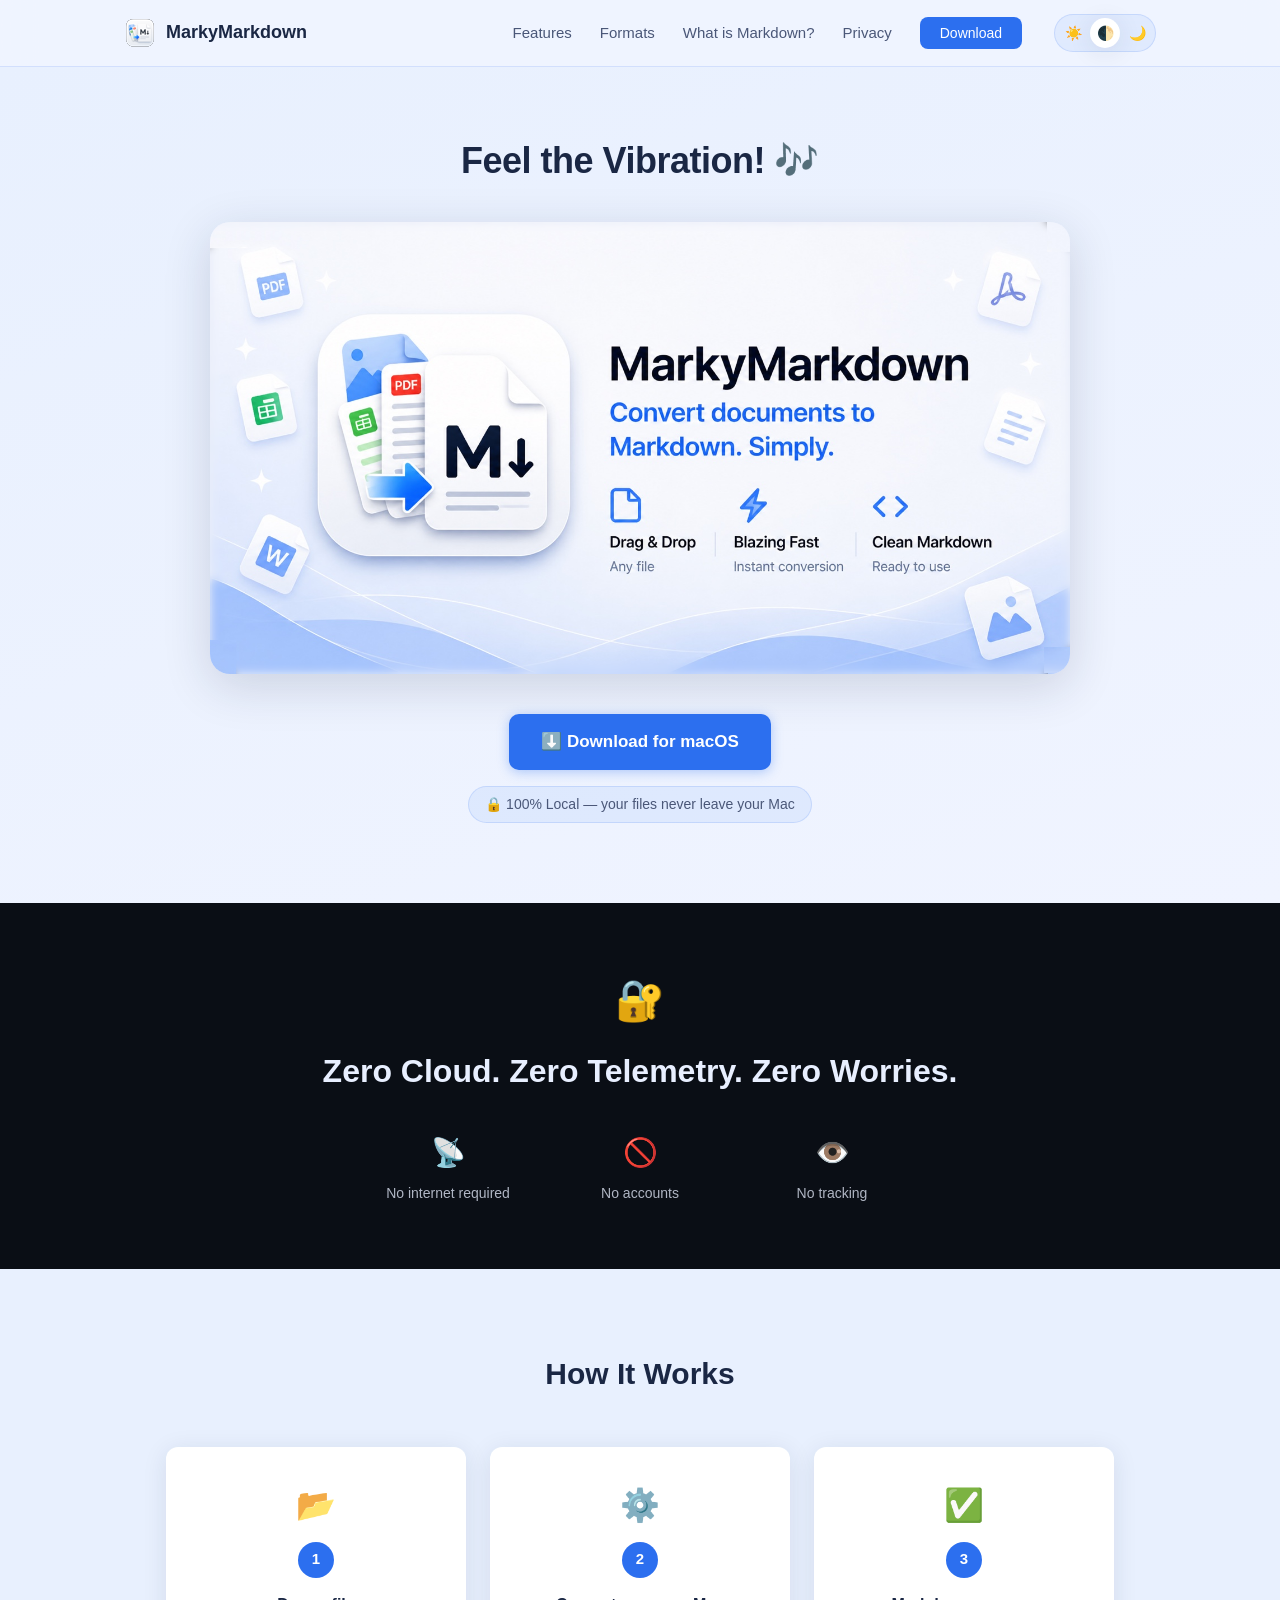
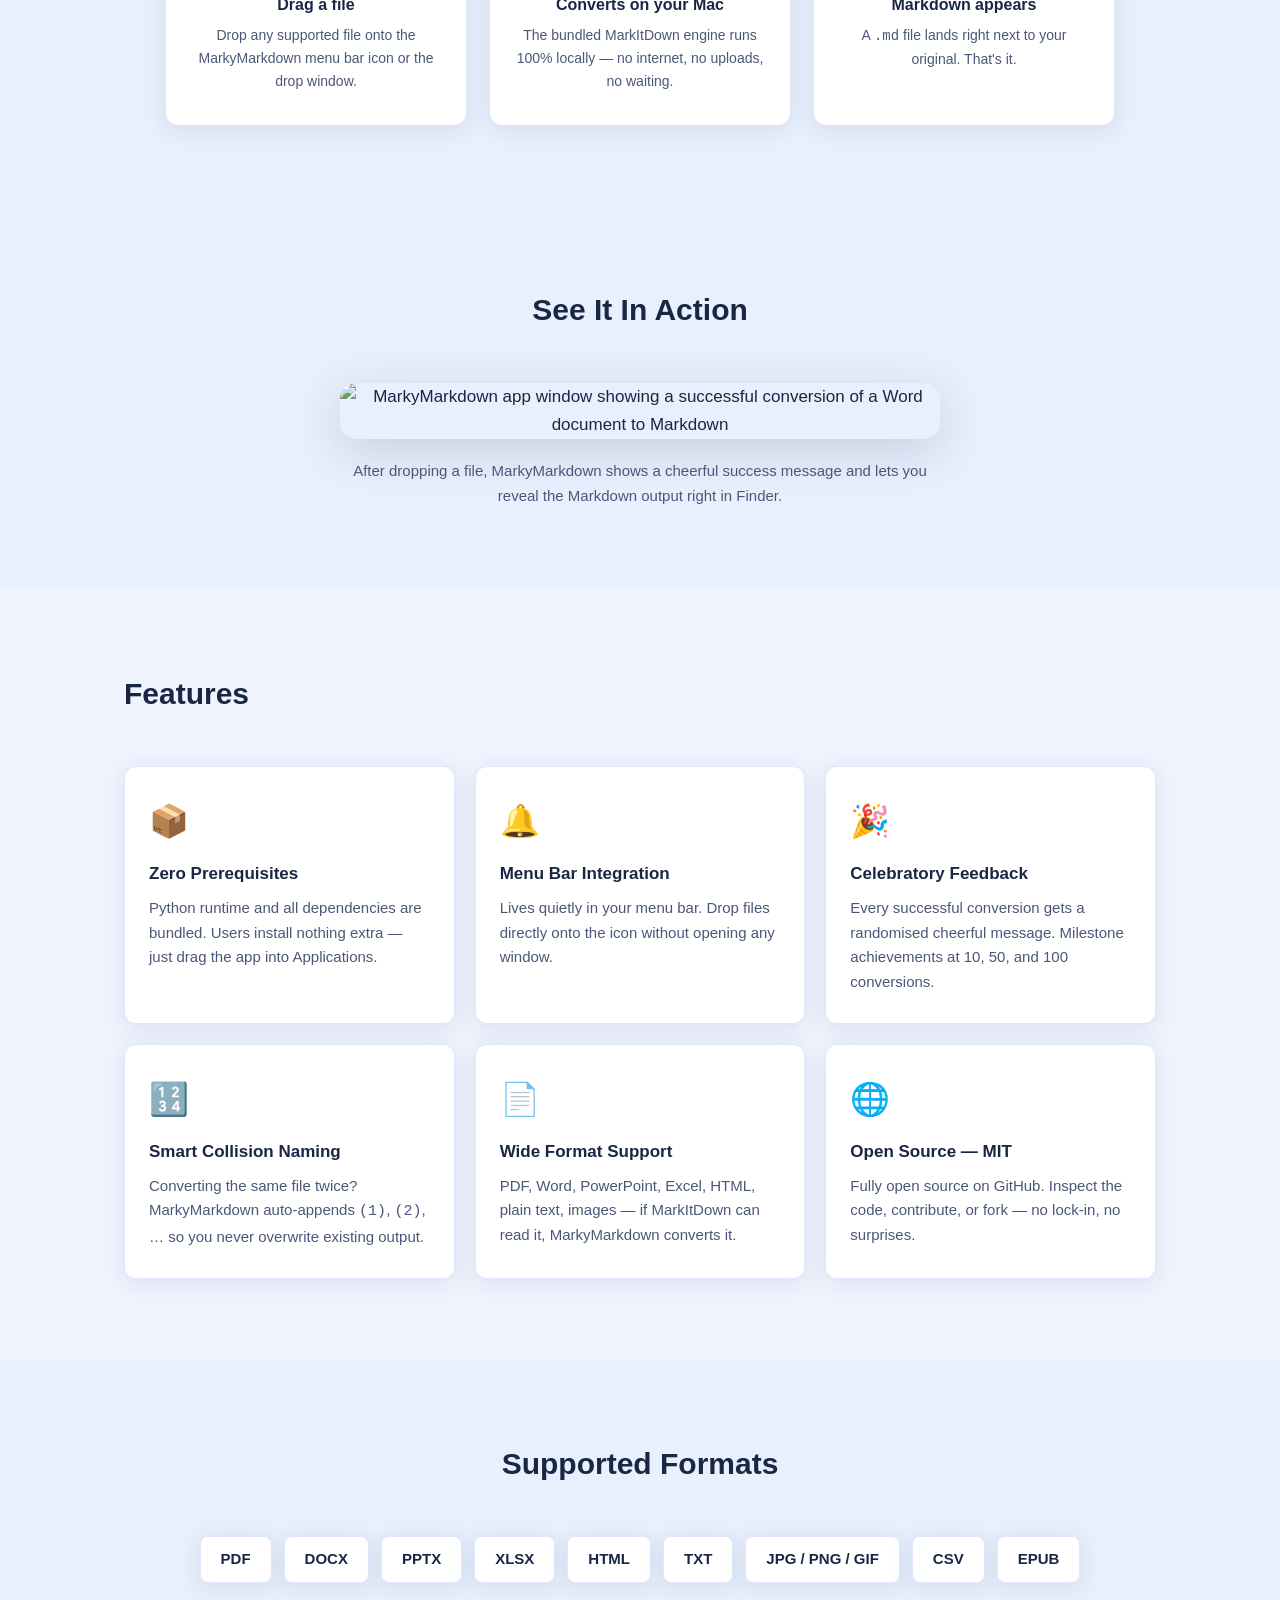
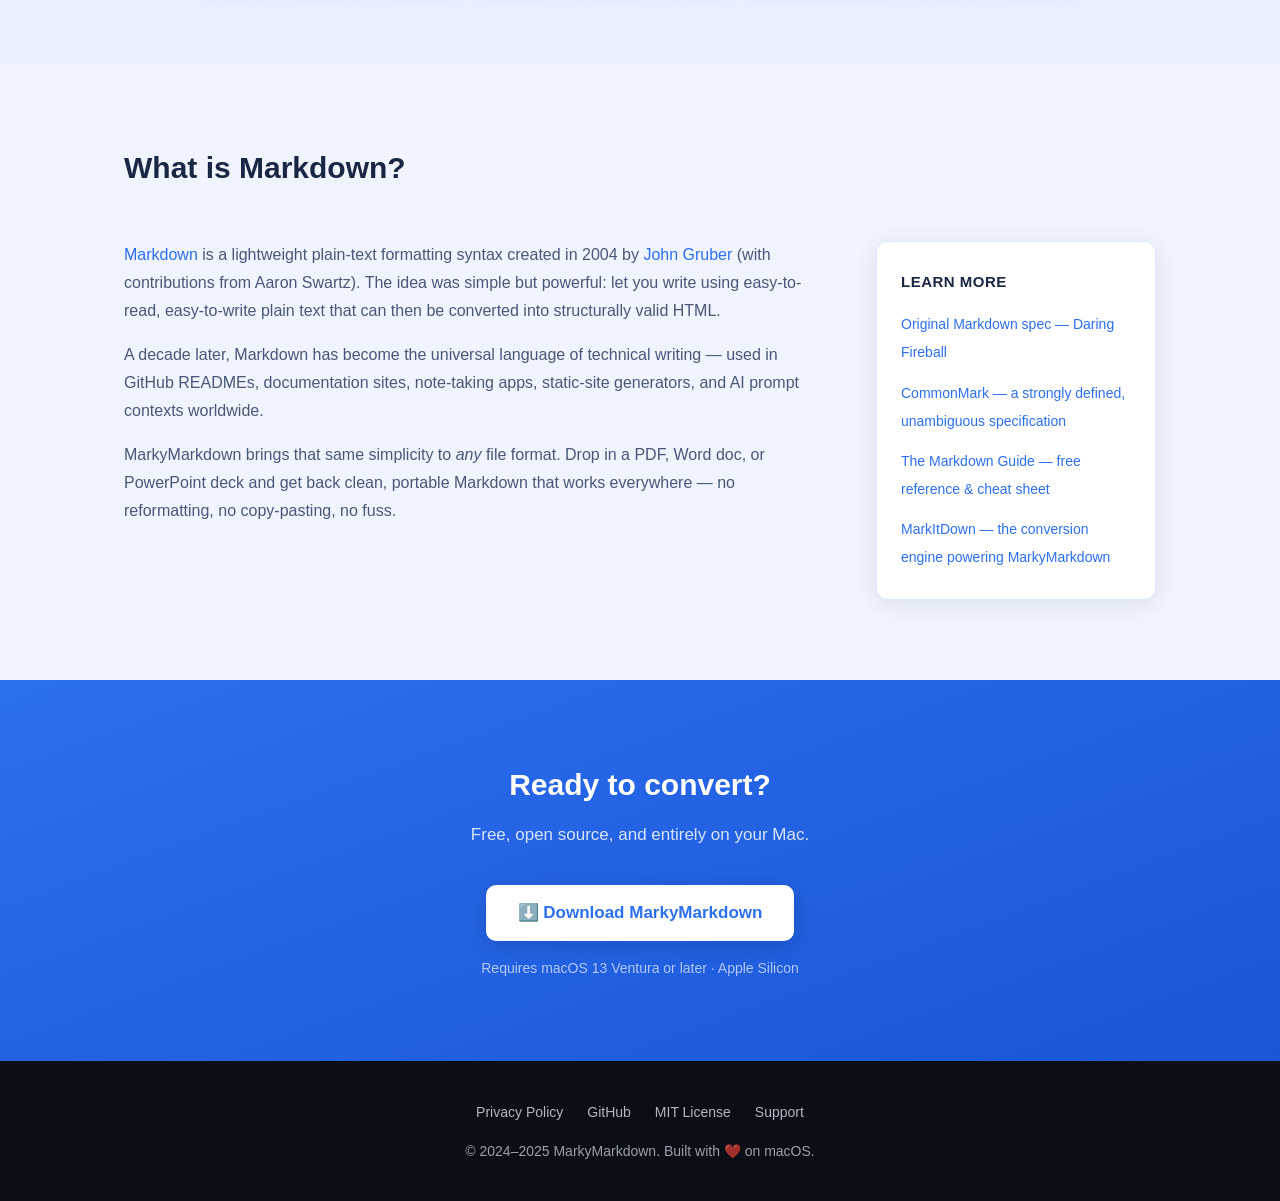
==== commit b0d9f24c: "Add light/dark theme switcher with System default to docs site Agent-Logs-Url: https://github.com/ab" ====
--- a/docs/index.html
+++ b/docs/index.html
@@ -3,6 +3,8 @@
 <head>
   <meta charset="UTF-8" />
   <meta name="viewport" content="width=device-width, initial-scale=1.0" />
+  <meta name="theme-color" content="#f0f4ff" media="(prefers-color-scheme: light)" />
+  <meta name="theme-color" content="#0a0e15" media="(prefers-color-scheme: dark)" />
   <title>MarkyMarkdown — Drag, Drop, Convert to Markdown</title>
   <meta name="description" content="Native macOS menu bar app. Drag any file onto the icon and get a Markdown file instantly — 100% on your Mac, zero cloud, zero prerequisites." />
 
@@ -22,6 +24,18 @@
   <meta name="twitter:image"       content="https://abirismyname.github.io/markymarkdown/assets/hero.PNG" />
 
   <link rel="stylesheet" href="css/style.css" />
+
+  <!-- Pre-paint theme application (avoids flash of incorrect theme) -->
+  <script>
+    (function () {
+      try {
+        var t = localStorage.getItem('mm-theme');
+        if (t === 'light' || t === 'dark') {
+          document.documentElement.setAttribute('data-theme', t);
+        }
+      } catch (_) {}
+    })();
+  </script>
 </head>
 <body>
 
@@ -38,6 +52,13 @@
       <li><a href="#what-is-markdown">What is Markdown?</a></li>
       <li><a href="privacy.html">Privacy</a></li>
       <li><a class="btn-nav" href="https://github.com/abirismyname/markymarkdown/releases/latest">Download</a></li>
+      <li>
+        <div class="theme-switch" role="radiogroup" aria-label="Color theme">
+          <button type="button" data-theme-value="light" role="radio" aria-checked="false" aria-label="Light theme" title="Light">☀️</button>
+          <button type="button" data-theme-value="auto"  role="radio" aria-checked="true"  aria-label="Use system theme" title="System">🌓</button>
+          <button type="button" data-theme-value="dark"  role="radio" aria-checked="false" aria-label="Dark theme" title="Dark">🌙</button>
+        </div>
+      </li>
     </ul>
   </div>
 </nav>
@@ -265,5 +286,7 @@
   </div>
 </footer>
 
+<script src="js/theme.js"></script>
+
 </body>
 </html>
--- a/docs/css/style.css
+++ b/docs/css/style.css
@@ -15,10 +15,48 @@
   --accent-h:  #1a56d6;
   --muted:     #4a5778;
   --border:    rgba(44, 111, 239, 0.15);
+  --card-bg:   #ffffff;
+  --nav-bg:    rgba(240, 244, 255, 0.88);
+  --callout-bg: rgba(44, 111, 239, 0.08);
   --radius:    12px;
   --font:      -apple-system, BlinkMacSystemFont, "SF Pro Display", "Segoe UI", Helvetica, Arial, sans-serif;
   --shadow:    0 4px 24px rgba(26, 39, 68, 0.10);
   --shadow-lg: 0 12px 48px rgba(26, 39, 68, 0.16);
+}
+
+/* Dark theme — applied automatically with System default,
+   or explicitly when the user picks Dark via the switcher. */
+@media (prefers-color-scheme: dark) {
+  :root:not([data-theme="light"]) {
+    --bg:        #0d1320;
+    --bg-alt:    #141b2d;
+    --dark:      #05080f;
+    --navy:      #e8efff;
+    --accent:    #5b8def;
+    --accent-h:  #7aa3f5;
+    --muted:     #9aa7c7;
+    --border:    rgba(91, 141, 239, 0.22);
+    --card-bg:   #1a2236;
+    --nav-bg:    rgba(13, 19, 32, 0.85);
+    --callout-bg: rgba(91, 141, 239, 0.12);
+    --shadow:    0 4px 24px rgba(0, 0, 0, 0.35);
+    --shadow-lg: 0 12px 48px rgba(0, 0, 0, 0.5);
+  }
+}
+:root[data-theme="dark"] {
+  --bg:        #0d1320;
+  --bg-alt:    #141b2d;
+  --dark:      #05080f;
+  --navy:      #e8efff;
+  --accent:    #5b8def;
+  --accent-h:  #7aa3f5;
+  --muted:     #9aa7c7;
+  --border:    rgba(91, 141, 239, 0.22);
+  --card-bg:   #1a2236;
+  --nav-bg:    rgba(13, 19, 32, 0.85);
+  --callout-bg: rgba(91, 141, 239, 0.12);
+  --shadow:    0 4px 24px rgba(0, 0, 0, 0.35);
+  --shadow-lg: 0 12px 48px rgba(0, 0, 0, 0.5);
 }
 
 html { scroll-behavior: smooth; }
@@ -51,7 +89,7 @@
   position: sticky;
   top: 0;
   z-index: 100;
-  background: rgba(240, 244, 255, 0.88);
+  background: var(--nav-bg);
   backdrop-filter: saturate(160%) blur(16px);
   -webkit-backdrop-filter: saturate(160%) blur(16px);
   border-bottom: 1px solid var(--border);
@@ -106,6 +144,49 @@
 }
 
 .nav-links .btn-nav:hover { background: var(--accent-h); text-decoration: none; }
+
+/* ── Theme switcher (Light / System / Dark) ───────────────── */
+.theme-switch {
+  display: inline-flex;
+  align-items: center;
+  gap: 2px;
+  padding: 3px;
+  background: var(--callout-bg);
+  border: 1px solid var(--border);
+  border-radius: 999px;
+  margin-left: 4px;
+}
+
+.theme-switch button {
+  appearance: none;
+  background: transparent;
+  border: 0;
+  width: 30px;
+  height: 30px;
+  border-radius: 999px;
+  font-size: 14px;
+  line-height: 1;
+  cursor: pointer;
+  color: var(--muted);
+  display: inline-flex;
+  align-items: center;
+  justify-content: center;
+  transition: background 0.15s, color 0.15s;
+  font-family: inherit;
+}
+
+.theme-switch button:hover { color: var(--accent); }
+
+.theme-switch button[aria-checked="true"] {
+  background: var(--card-bg);
+  color: var(--accent);
+  box-shadow: var(--shadow);
+}
+
+.theme-switch button:focus-visible {
+  outline: 2px solid var(--accent);
+  outline-offset: 2px;
+}
 
 /* ── Buttons ───────────────────────────────────────────────── */
 .btn {
@@ -241,7 +322,7 @@
 .step {
   flex: 1 1 220px;
   max-width: 300px;
-  background: #fff;
+  background: var(--card-bg);
   border-radius: var(--radius);
   padding: 32px 24px;
   box-shadow: var(--shadow);
@@ -282,7 +363,7 @@
 }
 
 .feature-card {
-  background: #fff;
+  background: var(--card-bg);
   border: 1px solid var(--border);
   border-radius: var(--radius);
   padding: 28px 24px;
@@ -309,7 +390,7 @@
 }
 
 .format-badge {
-  background: #fff;
+  background: var(--card-bg);
   border: 1px solid var(--border);
   border-radius: 8px;
   padding: 10px 20px;
@@ -426,7 +507,7 @@
 .privacy-section ul li { margin-bottom: 6px; }
 
 .callout {
-  background: rgba(44, 111, 239, 0.08);
+  background: var(--callout-bg);
   border-left: 4px solid var(--accent);
   border-radius: 0 8px 8px 0;
   padding: 16px 20px;
@@ -485,7 +566,7 @@
 
 .markdown-links {
   flex: 0 0 280px;
-  background: #fff;
+  background: var(--card-bg);
   border: 1px solid var(--border);
   border-radius: var(--radius);
   padding: 28px 24px;
@@ -517,17 +598,97 @@
 
 .markdown-links ul li a:hover { text-decoration: underline; }
 
+/* ── Responsive breakpoints ────────────────────────────────── */
+
+/* Tablet & small laptop */
+@media (max-width: 900px) {
+  .markdown-explainer { gap: 32px; }
+  .markdown-links { flex: 1 1 100%; }
+  .hero-image-wrap { max-width: 100%; }
+}
+
+/* Tablet portrait & large phones */
+@media (max-width: 768px) {
+  section { padding-block: 64px; }
+  #hero { padding-block: 48px 64px; }
+  #privacy-banner { padding-block: 48px; }
+  .section-title { margin-bottom: 36px; }
+
+  .nav-inner {
+    flex-wrap: wrap;
+    gap: 8px 16px;
+  }
+  .nav-links { gap: 18px; }
+  .nav-links a { font-size: 14px; }
+
+  .privacy-pillars { gap: 20px; }
+  .pillar { min-width: 130px; }
+
+  .features-grid {
+    grid-template-columns: repeat(auto-fit, minmax(240px, 1fr));
+  }
+}
+
+/* Phones */
 @media (max-width: 640px) {
-  .markdown-links { flex: 1 1 100%; }
-}
-
-
-@media (max-width: 640px) {
+  body { font-size: 16px; }
+
+  .container { padding-inline: 18px; }
+
   nav { position: static; }
-  .nav-links { gap: 16px; }
-  .nav-links .btn-nav { display: none; }
-  section { padding-block: 56px; }
-  .steps { flex-direction: column; align-items: center; }
-  .step { max-width: 100%; }
-  .hero-image-wrap { border-radius: 12px; }
-}
+  .nav-inner { padding-block: 12px; }
+  .nav-logo { font-size: 16px; }
+  .nav-logo img { width: 28px; height: 28px; }
+  .nav-links {
+    gap: 4px 14px;
+    flex-wrap: wrap;
+    justify-content: flex-end;
+  }
+  .nav-links a {
+    /* Ensure ≥44px tap target height per iOS HIG */
+    padding: 10px 0;
+    font-size: 14px;
+  }
+  .nav-links .btn-nav {
+    padding: 10px 18px;
+    font-size: 14px;
+  }
+
+  section { padding-block: 48px; }
+  #hero { padding-block: 32px 48px; }
+  .hero-tagline { margin-bottom: 24px; }
+  .hero-image-wrap { border-radius: 12px; margin-bottom: 28px; }
+
+  .btn { padding: 14px 24px; font-size: 16px; }
+  .hero-cta .btn-primary { width: 100%; max-width: 320px; justify-content: center; }
+  #download .btn-primary { width: 100%; max-width: 320px; justify-content: center; }
+
+  .steps { flex-direction: column; align-items: stretch; gap: 16px; }
+  .step { max-width: 100%; padding: 24px 20px; }
+
+  .features-grid { grid-template-columns: 1fr; gap: 16px; }
+  .feature-card { padding: 24px 20px; }
+
+  .format-badges { gap: 8px; }
+  .format-badge { padding: 8px 14px; font-size: 14px; }
+
+  .markdown-explainer { gap: 24px; }
+  .markdown-links { padding: 22px 20px; }
+
+  .privacy-content { padding-block: 36px 56px; }
+  .privacy-section { margin-bottom: 36px; }
+  .privacy-section h2 { font-size: 18px; }
+  .privacy-section p, .privacy-section ul { font-size: 15px; }
+
+  .footer-links { gap: 12px 20px; }
+  .footer-links a { padding: 6px 0; }
+}
+
+/* Small phones (iPhone SE etc.) */
+@media (max-width: 380px) {
+  .container { padding-inline: 14px; }
+  .nav-links a { font-size: 13px; }
+  .nav-links .btn-nav { padding: 9px 14px; font-size: 13px; }
+  .privacy-pillars { flex-direction: column; gap: 16px; }
+  .pillar { min-width: 0; }
+}
